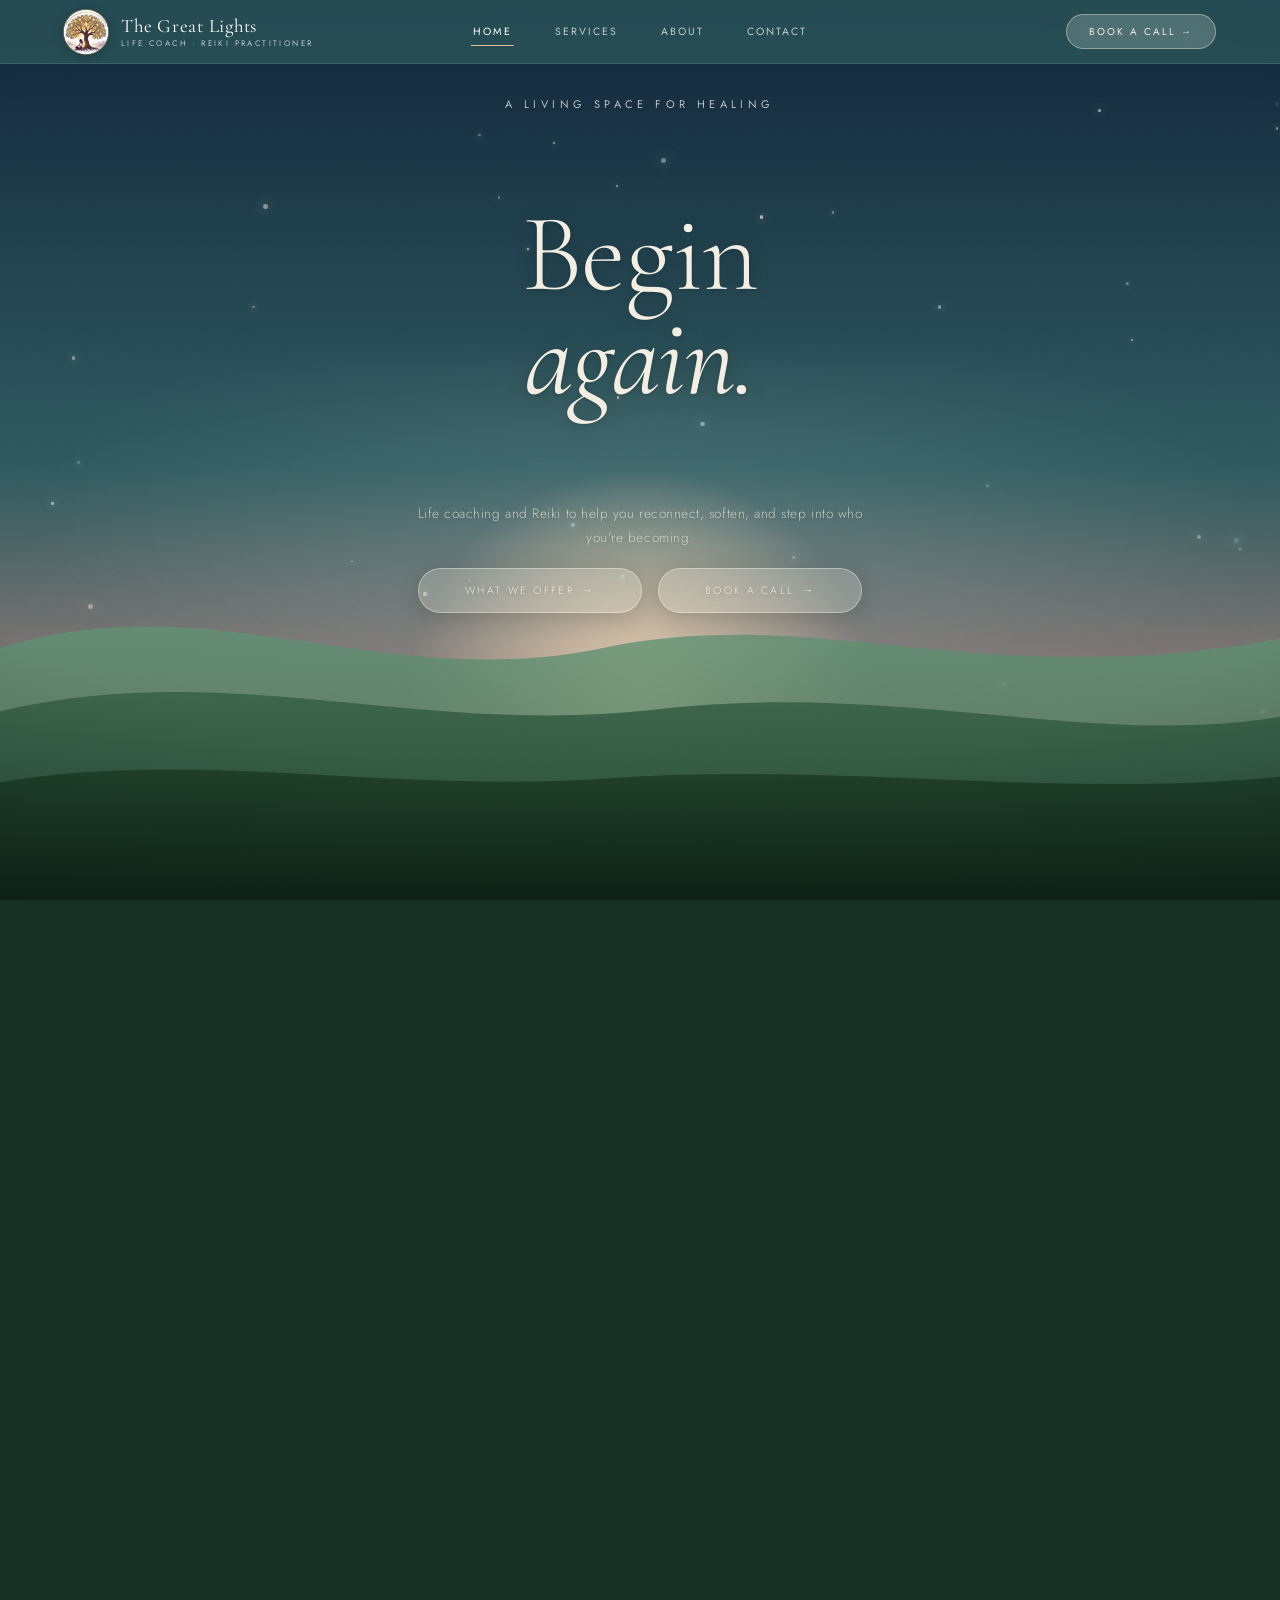
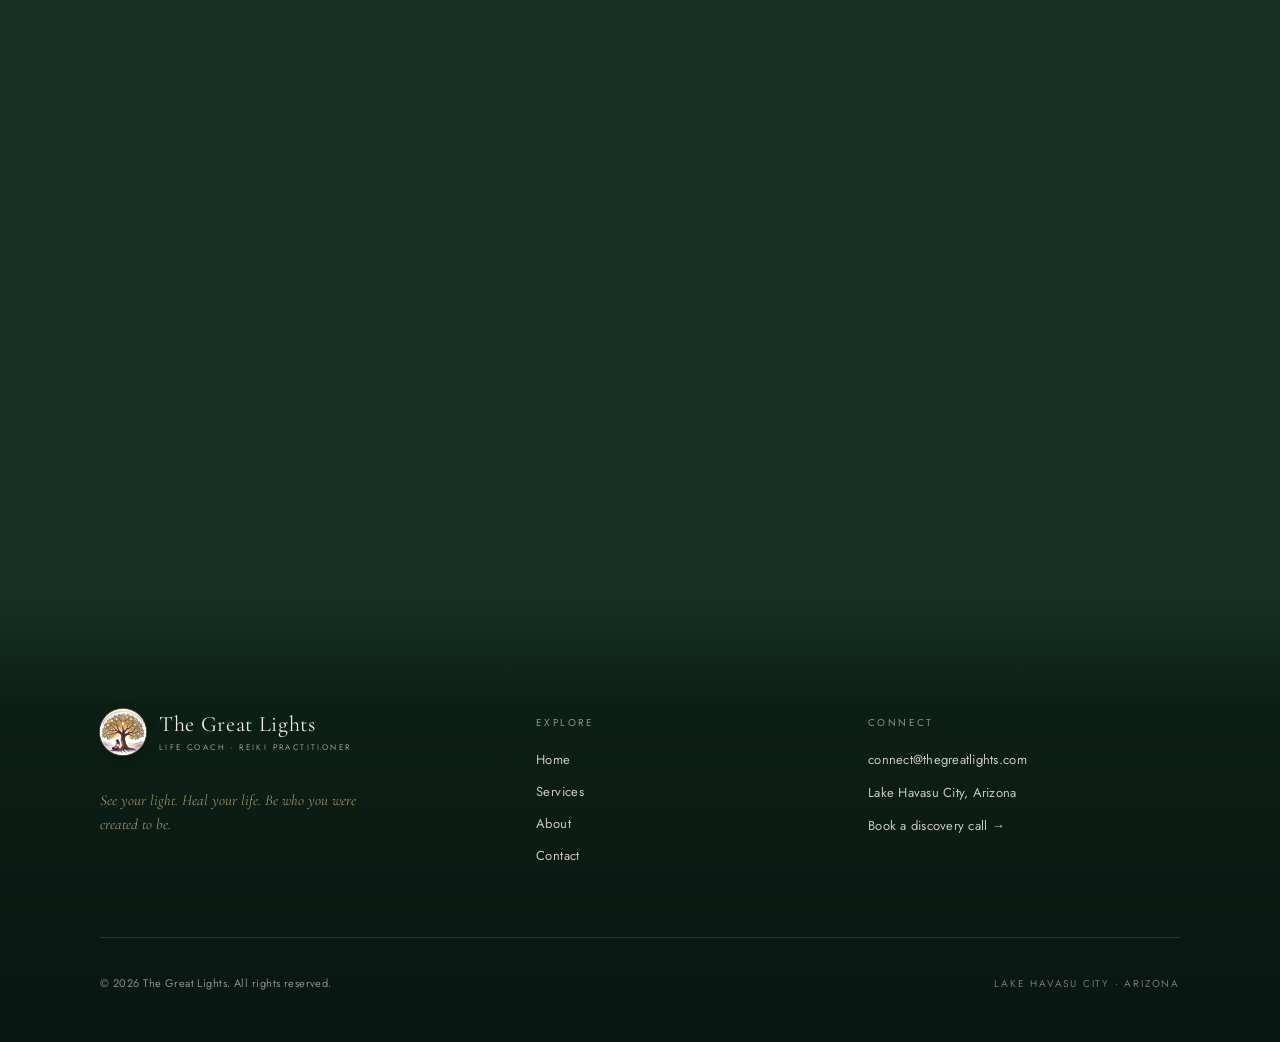
==== index.html @ 3ae3c133 "Initial commit: The Great Lights site Life coaching & Reiki site — home, about, services, and contac" ====
<!DOCTYPE html>
<html lang="en">
<head>
<meta charset="utf-8">
<meta name="viewport" content="width=device-width, initial-scale=1">
<title>The Great Lights — Life Coaching &amp; Reiki in Lake Havasu City, Arizona</title>
<meta name="description" content="The Great Lights offers life coaching and Reiki in Lake Havasu City, Arizona. See your light, heal your life, and become who you were created to be. Begin with a free discovery call.">
<meta name="theme-color" content="#10243a">
<meta name="robots" content="index, follow">
<link rel="canonical" href="https://www.thegreatlights.com/">
<link rel="icon" type="image/png" sizes="32x32" href="assets/favicon-32.png">
<link rel="icon" type="image/png" sizes="64x64" href="assets/favicon-64.png">
<link rel="apple-touch-icon" href="assets/apple-touch-icon.png">
<meta property="og:type" content="website">
<meta property="og:site_name" content="The Great Lights">
<meta property="og:url" content="https://www.thegreatlights.com/">
<meta property="og:title" content="The Great Lights — Life Coaching &amp; Reiki">
<meta property="og:description" content="See your light. Heal your life. Be who you were created to be. Life coaching and Reiki in Lake Havasu City, Arizona.">
<meta property="og:image" content="https://www.thegreatlights.com/assets/logo-full.png">
<meta property="og:image:width" content="1000">
<meta property="og:image:height" content="1155">
<meta name="twitter:card" content="summary_large_image">
<meta name="twitter:title" content="The Great Lights — Life Coaching &amp; Reiki">
<meta name="twitter:description" content="See your light. Heal your life. Be who you were created to be. Life coaching and Reiki in Lake Havasu City, Arizona.">
<meta name="twitter:image" content="https://www.thegreatlights.com/assets/logo-full.png">
<link rel="preconnect" href="https://fonts.googleapis.com">
<link rel="preconnect" href="https://fonts.gstatic.com" crossorigin>
<link href="https://fonts.googleapis.com/css2?family=Cormorant+Garamond:ital,wght@0,300;0,400;0,500;1,300;1,400&family=Jost:wght@300;400;500&display=swap" rel="stylesheet">
<link rel="stylesheet" href="styles.css">
<script>try{if(sessionStorage.getItem('tgl-seen'))document.documentElement.className+=' loader-skip';}catch(e){}</script>
<noscript><style>#tgl-loader{display:none!important}</style></noscript>
<script type="application/ld+json">
{"@context":"https://schema.org","@type":"HealthAndBeautyBusiness","name":"The Great Lights","description":"Life coaching and Reiki practitioner.","url":"https://www.thegreatlights.com/","image":"https://www.thegreatlights.com/assets/logo-full.png","email":"connect@thegreatlights.com","address":{"@type":"PostalAddress","addressLocality":"Lake Havasu City","addressRegion":"AZ","addressCountry":"US"},"slogan":"See your light. Heal your life. Be who you were created to be.","areaServed":"Lake Havasu City, Arizona"}
</script>
</head>
<body data-atmo-start="0" data-atmo-end="1">

<a class="skip-link" href="#main">Skip to content</a>

<!-- ─────────── LOADER ─────────── -->
<div id="tgl-loader" aria-hidden="true">
  <picture>
    <source srcset="assets/logo-full.webp" type="image/webp">
    <img class="loader-mark" src="assets/logo-full.png" alt="" width="1000" height="1155" fetchpriority="high">
  </picture>
  <div class="loader-bar"></div>
</div>

<!-- ─────────── ATMOSPHERE ─────────── -->
<div class="atmosphere" aria-hidden="true">
  <div id="lp-sky"></div>
  <div id="lp-rays"></div>
  <div id="lp-sun"></div>
  <div id="lp-mist-a"></div>
  <div id="lp-mist-b"></div>
  <div id="lp-particles"></div>
  <svg id="lp-hills" viewBox="0 0 1440 520" preserveAspectRatio="none">
    <defs>
      <linearGradient id="lp-hA" x1="0" y1="0" x2="0" y2="1"><stop offset="0" stop-color="#5f9173"/><stop offset="1" stop-color="#39654c"/></linearGradient>
      <linearGradient id="lp-hB" x1="0" y1="0" x2="0" y2="1"><stop offset="0" stop-color="#3a6249"/><stop offset="1" stop-color="#214632"/></linearGradient>
      <linearGradient id="lp-hC" x1="0" y1="0" x2="0" y2="1"><stop offset="0" stop-color="#204029"/><stop offset="1" stop-color="#0d2316"/></linearGradient>
    </defs>
    <path d="M0,250 C240,180 430,300 680,250 C920,202 1120,300 1440,240 L1440,520 L0,520 Z" fill="url(#lp-hA)" opacity="0.78"/>
    <path d="M0,318 C260,260 470,346 740,316 C1010,286 1230,358 1440,324 L1440,520 L0,520 Z" fill="url(#lp-hB)" opacity="0.94"/>
    <path d="M0,394 C220,358 430,406 680,390 C940,372 1180,412 1440,388 L1440,520 L0,520 Z" fill="url(#lp-hC)"/>
  </svg>
  <div id="lp-water"><div class="water-fill"></div></div>
  <svg id="lp-grove" viewBox="0 0 1440 470" preserveAspectRatio="none">
    <path d="M0,300 C160,250 230,140 320,150 C360,140 388,112 432,128 C474,86 548,120 566,168 C648,150 668,250 762,256 C826,206 904,148 944,180 C1006,140 1064,168 1086,220 C1186,200 1244,150 1322,180 C1384,150 1422,196 1440,206 L1440,470 L0,470 Z" fill="#163024" opacity="0.94"/>
    <path d="M0,360 C220,330 322,300 482,330 C642,360 762,322 922,342 C1102,364 1262,330 1440,352 L1440,470 L0,470 Z" fill="#0c1f15"/>
  </svg>
  <div class="vignette"></div>
  <div class="grain"></div>
</div>

<!-- ─────────── NAVBAR ─────────── -->
<header id="lp-nav" data-tone="dark">
  <a class="nav-brand" id="lp-brand-nav" href="index.html">
    <span class="nav-emblem"><img src="assets/emblem-256.png" srcset="assets/emblem-256.png 256w, assets/emblem.png 512w" sizes="44px" width="44" height="44" alt="" decoding="async"></span>
    <span class="nav-brand-text">
      <span class="nav-brand-name">The Great Lights</span>
      <span class="nav-brand-sub">Life Coach · Reiki Practitioner</span>
    </span>
  </a>
  <nav class="nav-links" aria-label="Primary">
    <a class="nav-link" href="index.html" aria-current="page">Home</a>
    <a class="nav-link" href="services.html">Services</a>
    <a class="nav-link" href="about.html">About</a>
    <a class="nav-link" href="contact.html">Contact</a>
  </nav>
  <div class="nav-right">
    <a class="nav-cta" href="contact.html">Book a Call →</a>
    <button class="nav-toggle" type="button" aria-expanded="false" aria-controls="mobile-menu" aria-label="Open menu"><span></span></button>
  </div>
</header>

<!-- ─────────── MOBILE MENU ─────────── -->
<div id="mobile-menu" class="mobile-menu">
  <a class="m-link" href="index.html" aria-current="page">Home</a>
  <a class="m-link" href="services.html">Services</a>
  <a class="m-link" href="about.html">About</a>
  <a class="m-link" href="contact.html">Contact</a>
  <div class="m-foot">
    <a class="m-email" href="mailto:connect@thegreatlights.com">connect@thegreatlights.com</a>
    <div class="m-loc">Lake Havasu City, Arizona</div>
    <div class="m-tag">See your light · Heal your life</div>
  </div>
</div>

<main id="main" class="page-in">

  <section id="lp-home" class="zone zone-home" aria-label="Welcome">
    <div data-lp-float class="float-block">
      <p class="eyebrow home-eyebrow">A living space for healing</p>
      <h1 class="display home-title">Begin<br><em>again.</em></h1>
      <p class="home-sub">Life coaching and Reiki to help you reconnect, soften, and step into who you're becoming.</p>
      <div class="home-cta-wrap">
        <a class="cta-pill" href="services.html">What We Offer <span class="arrow">→</span></a>
        <a class="cta-pill" href="contact.html">Book a Call <span class="arrow">→</span></a>
      </div>
    </div>
  </section>

  <section id="lp-about" class="zone zone-about" aria-labelledby="home-about-title">
    <div data-lp-float class="float-block about-copy">
      <p class="eyebrow about-eyebrow">I · Presence</p>
      <h2 id="home-about-title" class="display about-title">A guide for those ready to come home to themselves.</h2>
      <p class="about-p">I work with people who feel the pull toward something more — more peace, more clarity, more alignment. Through coaching and Reiki, we make the space you need to grow.</p>
      <p class="about-p about-p-second">My work blends practical coaching with gentle energy healing, so change happens in the mind and the body at once. Some seasons call for clarity and momentum; others ask for rest and repair. We follow what you need.</p>
      <div class="focus-tags">
        <span>Anxiety &amp; overwhelm</span>
        <span>Life transitions</span>
        <span>Burnout &amp; rest</span>
        <span>Self-trust</span>
      </div>
      <p class="credential-line">Certified Life Coach · Reiki Master</p>
      <p style="margin-top:26px"><a class="cta-pill ghost-ink" href="about.html">Read My Story <span class="arrow">→</span></a></p>
    </div>
    <div class="about-portrait-col">
      <div data-lp-float class="portrait-slot">
        <img class="p-medallion" src="assets/emblem-256.png" width="200" height="200" alt="The Great Lights emblem — a luminous tree of life above a meditating figure" loading="lazy" decoding="async">
        <p class="p-cap">See your light.<br>Heal your life.</p>
      </div>
    </div>
  </section>

  <section class="zone zone-quote" aria-hidden="true">
    <div data-lp-float class="float-block">
      <p class="quote-line">Healing begins with a single breath.</p>
    </div>
  </section>

  <section id="lp-services" class="zone zone-services" aria-labelledby="home-services-title">
    <div data-lp-float class="float-block services-intro">
      <p class="eyebrow services-eyebrow">II · The Work</p>
      <h2 id="home-services-title" class="display services-title">Find your ground.<br>Move forward with intention.</h2>
      <p class="services-sub">Each offering is a different door into the same work — coming home to yourself. Begin wherever feels most alive.</p>
    </div>
    <div class="services-list">
      <div data-lp-float class="service-row">
        <div class="service-head">
          <svg width="22" height="22" viewBox="0 0 24 24" fill="none" stroke="currentColor" stroke-width="1.4" opacity="0.52" aria-hidden="true"><circle cx="12" cy="12" r="9"/><path d="M12 7.5 Q14.5 9.5 14 12 Q13.5 14.5 12 17" stroke-linecap="round"/></svg>
          <h3 class="service-name">Life Coaching</h3>
        </div>
        <div class="service-desc-wrap">
          <p class="service-desc">Sessions to clarify your path, release old patterns, and build a life that feels like yours.</p>
          <p class="service-meta">60 min · Weekly or biweekly</p>
        </div>
      </div>
      <div data-lp-float class="service-row">
        <div class="service-head">
          <svg width="22" height="22" viewBox="0 0 24 24" fill="none" stroke="currentColor" stroke-width="1.4" opacity="0.52" aria-hidden="true"><path d="M3 8 Q7.5 4 12 8 Q16.5 12 21 8" stroke-linecap="round"/><path d="M3 13 Q7.5 9 12 13 Q16.5 17 21 13" stroke-linecap="round"/><path d="M3 18 Q7.5 14 12 18 Q16.5 22 21 18" stroke-linecap="round"/></svg>
          <h3 class="service-name">Reiki Healing</h3>
        </div>
        <div class="service-desc-wrap">
          <p class="service-desc">Energy work that calms the nervous system and opens deep space for healing.</p>
          <p class="service-meta">60–75 min · In person</p>
        </div>
      </div>
      <div data-lp-float class="service-row service-row-last">
        <div class="service-head">
          <svg width="22" height="22" viewBox="0 0 24 24" fill="none" stroke="currentColor" stroke-width="1.4" opacity="0.52" aria-hidden="true"><path d="M5 19 L12 5 L19 19" stroke-linecap="round" stroke-linejoin="round"/><path d="M8.5 14.5 L12 8 L15.5 14.5" stroke-linecap="round" stroke-linejoin="round"/></svg>
          <h3 class="service-name">Transformation</h3>
        </div>
        <div class="service-desc-wrap">
          <p class="service-desc">Eight or twelve weeks of coaching and energy work, woven together for lasting change.</p>
          <p class="service-meta">8 or 12 weeks · Coaching + Reiki</p>
        </div>
      </div>
    </div>
    <div data-lp-float style="text-align:center;margin-top:44px">
      <a class="cta-pill ghost-ink" href="services.html">Explore All Services <span class="arrow">→</span></a>
    </div>
  </section>

  <section class="zone zone-path" aria-labelledby="home-path-title">
    <div data-lp-float class="float-block path-intro">
      <p class="eyebrow path-eyebrow">The Path</p>
      <h2 id="home-path-title" class="display path-title">From overwhelm to clarity.</h2>
    </div>
    <div data-lp-float class="path-steps">
      <div class="path-step">
        <div class="path-num" aria-hidden="true">i</div>
        <h3 class="path-label">Discover</h3>
        <p class="path-desc">A free call to feel out where you are and what you need.</p>
      </div>
      <div class="path-step">
        <div class="path-num" aria-hidden="true">ii</div>
        <h3 class="path-label">Settle</h3>
        <p class="path-desc">Sessions that calm the nervous system and make room to breathe.</p>
      </div>
      <div class="path-step">
        <div class="path-num" aria-hidden="true">iii</div>
        <h3 class="path-label">Become</h3>
        <p class="path-desc">Lasting change you carry forward, long after our work ends.</p>
      </div>
    </div>
  </section>

  <section class="zone zone-stillness" aria-labelledby="home-still-title">
    <div data-lp-float class="float-block">
      <p class="eyebrow stillness-eyebrow">Stillness</p>
      <h2 id="home-still-title" class="stillness-quote">&ldquo;You are not broken. You are in the process of becoming something extraordinary.&rdquo;</h2>
      <p class="stillness-caption">A reminder for the harder days</p>
      <figure class="testimonial-card">
        <blockquote class="testimonial-quote">&ldquo;Something in me has shifted. I feel more like myself than I have in years.&rdquo;</blockquote>
        <figcaption class="testimonial-attr">— M.K. · coaching client</figcaption>
      </figure>
    </div>
  </section>

  <section id="lp-contact" class="zone zone-contact" aria-labelledby="home-contact-title">
    <div data-lp-float class="float-block">
      <p class="eyebrow contact-eyebrow">III · Begin Your Journey</p>
      <h2 id="home-contact-title" class="display contact-title">Let's start a<br><em>conversation.</em></h2>
      <p class="contact-sub">A complimentary 30-minute discovery call — no pressure, just space to be heard.</p>
      <div class="home-cta-wrap" style="margin-bottom:36px">
        <a class="cta-pill" href="contact.html">Begin Your Journey <span class="arrow">→</span></a>
      </div>
      <div class="contact-row">
        <a class="contact-email" href="mailto:connect@thegreatlights.com">connect@thegreatlights.com</a>
        <a class="contact-arrow" href="contact.html" aria-label="Go to the contact page">→</a>
      </div>
      <div class="contact-reassure"><span>Free</span><span class="dot">·</span><span>30 minutes</span><span class="dot">·</span><span>No obligation</span></div>
    </div>
  </section>

</main>

<!-- ─────────── FOOTER ─────────── -->
<footer class="site-footer">
  <div class="footer-inner">
    <div class="footer-brand">
      <div class="fb-top">
        <span class="footer-emblem"><img src="assets/emblem-256.png" width="46" height="46" alt="" loading="lazy" decoding="async"></span>
        <div>
          <div class="footer-name">The Great Lights</div>
          <div class="footer-sub">Life Coach · Reiki Practitioner</div>
        </div>
      </div>
      <p class="footer-tag">See your light. Heal your life. Be who you were created to be.</p>
    </div>
    <div class="footer-col">
      <h4>Explore</h4>
      <nav aria-label="Footer">
        <a href="index.html">Home</a>
        <a href="services.html">Services</a>
        <a href="about.html">About</a>
        <a href="contact.html">Contact</a>
      </nav>
    </div>
    <div class="footer-col footer-contact">
      <h4>Connect</h4>
      <a href="mailto:connect@thegreatlights.com">connect@thegreatlights.com</a>
      <span>Lake Havasu City, Arizona</span>
      <a href="contact.html">Book a discovery call →</a>
    </div>
  </div>
  <div class="footer-base">
    <p class="fb-copy">© <span id="year">2026</span> The Great Lights. All rights reserved.</p>
    <p class="fb-tag">Lake Havasu City · Arizona</p>
  </div>
</footer>

<script src="site.js" defer></script>
</body>
</html>
---- styles.css ----
/* ============================================================
   THE GREAT LIGHTS — shared design system
   Home page is the source of truth. Every token, component and
   animation below is derived from it so all pages read as one.
   ============================================================ */

/* ─────────────  DESIGN TOKENS  ───────────── */
:root {
  --font-display: 'Cormorant Garamond', Georgia, 'Times New Roman', serif;
  --font-body: 'Jost', -apple-system, BlinkMacSystemFont, 'Segoe UI', sans-serif;

  /* ink + cream families lifted straight from the reference sections */
  --ink-night:   #081611;
  --ink-deep:    #0c1f16;
  --ink-forest:  #163024;
  --ink-green:   #1f342a;   /* about copy */
  --ink-teal:    #0e2e34;   /* services copy */
  --cream:       #f3ede2;   /* home copy */
  --cream-warm:  #f3ecdd;   /* contact copy */
  --cream-sage:  #eef3e6;   /* path / stillness copy */

  --gold:        #c9a86a;   /* primary accent — logo frame + dusk palette */
  --gold-soft:   #dcc08c;
  --rose:        #d98f86;

  /* per-page accent families — same tokens system, different slice per page */
  --moss:        #7c9463;   /* about — warm morning green */
  --moss-deep:   #4c5f3c;
  --moss-panel:  #f4efe0;
  --aqua:        #4f9ba3;   /* services — midday water */
  --aqua-deep:   #2c6068;
  --aqua-panel:  #eef7f5;
  --dusk-gold:   #d9b06a;   /* contact — golden hour */
  --dusk-deep:   #16382f;
  --dusk-panel:  #f7ecd8;

  /* motion */
  --ease-out: cubic-bezier(0.22, 1, 0.36, 1);
  --ease-inout: cubic-bezier(0.65, 0, 0.35, 1);
  --ease-spring: cubic-bezier(0.34, 1.56, 0.64, 1);
  --dur-fast: .35s;
  --dur: .6s;
  --dur-slow: 1.1s;

  --nav-h: 64px;
  --edge: clamp(22px, 5vw, 64px);   /* shared horizontal page inset */
}

/* ─────────────  RESET / BASE  ───────────── */
* { box-sizing: border-box; }

html, body {
  margin: 0;
  padding: 0;
  background: var(--ink-forest);
  overflow-x: hidden;
  font-family: var(--font-body);
  -webkit-font-smoothing: antialiased;
  text-rendering: optimizeLegibility;
}
body { min-height: 100vh; }

img { max-width: 100%; display: block; }
a { color: inherit; }

:focus-visible {
  outline: 2px solid var(--gold-soft);
  outline-offset: 3px;
  border-radius: 2px;
}

::selection { background: rgba(201,168,106,.32); color: #fff; }

.skip-link {
  position: fixed; top: 10px; left: 50%; transform: translate(-50%, -160%);
  z-index: 200; background: var(--ink-deep); color: var(--cream);
  padding: 10px 22px; border-radius: 100px; font-size: 11px;
  letter-spacing: .18em; text-transform: uppercase; text-decoration: none;
  border: 1px solid rgba(201,168,106,.5); transition: transform .3s var(--ease-out);
}
.skip-link:focus { transform: translate(-50%, 0); }

.visually-hidden {
  position: absolute !important; width: 1px; height: 1px;
  padding: 0; margin: -1px; overflow: hidden; clip: rect(0 0 0 0);
  white-space: nowrap; border: 0;
}

/* Cross-document view transition (progressive enhancement, Chromium) */
@view-transition { navigation: auto; }

/* ─────────────  KEYFRAMES  ───────────── */
@keyframes lp-mistA { 0% { transform: translateX(-5%); } 50% { transform: translateX(5%); } 100% { transform: translateX(-5%); } }
@keyframes lp-mistB { 0% { transform: translateX(4%); } 50% { transform: translateX(-6%); } 100% { transform: translateX(4%); } }
@keyframes lp-grain { 0% { transform: translate(0, 0); } 100% { transform: translate(-7%, -5%); } }
@keyframes lp-breathe { 0%, 100% { transform: translateX(-50%) scale(1); } 50% { transform: translateX(-50%) scale(1.05); } }
@keyframes lp-rise { 0% { transform: translateY(24px); opacity: 0; } 14% { opacity: 1; } 86% { opacity: 1; } 100% { transform: translateY(-170px); opacity: 0; } }
@keyframes lp-rayspin { 0% { transform: translateX(-50%) rotate(-6deg); } 50% { transform: translateX(-50%) rotate(6deg); } 100% { transform: translateX(-50%) rotate(-6deg); } }
@keyframes tgl-page-in { from { opacity: 0; transform: translateY(14px); } to { opacity: 1; transform: none; } }
@keyframes tgl-menu-item { from { opacity: 0; transform: translateY(18px); } to { opacity: 1; transform: none; } }
@keyframes tgl-loader-glow { 0%,100% { opacity: .55; } 50% { opacity: 1; } }
@keyframes tgl-spin { to { transform: rotate(360deg); } }

/* ═══════════════  ATMOSPHERE  (reference — unchanged)  ═══════════════ */
.atmosphere { position: fixed; inset: 0; z-index: 0; overflow: hidden; pointer-events: none; }

#lp-sky { position: absolute; inset: 0; background: linear-gradient(180deg, #10243a 0%, #2f5a5e 52%, #d98f86 100%); }

#lp-rays {
  position: absolute; left: 50%; top: -25%; width: 170%; height: 120%;
  transform: translateX(-50%); opacity: 0; mix-blend-mode: screen;
  background: repeating-conic-gradient(from 0deg at 50% 0%, rgba(255,248,225,0) 0deg, rgba(255,248,225,.13) 2deg, rgba(255,248,225,0) 5.2deg);
  filter: blur(7px);
  animation: lp-rayspin 24s ease-in-out infinite;
}

#lp-sun {
  position: absolute; left: 50%; top: 62%; transform: translateX(-50%);
  width: 480px; height: 480px; border-radius: 50%;
  background: radial-gradient(circle, #ffd9b0 0%, rgba(0,0,0,0) 70%);
  opacity: .85;
  animation: lp-breathe 13s ease-in-out infinite;
}

#lp-mist-a {
  position: absolute; left: -8%; width: 116%; top: 40%; height: 34%;
  background: radial-gradient(ellipse 60% 100% at 50% 50%, rgba(236,250,244,.55) 0%, rgba(236,250,244,0) 70%);
  filter: blur(16px); opacity: .3;
  animation: lp-mistA 28s ease-in-out infinite;
}
#lp-mist-b {
  position: absolute; left: -8%; width: 116%; top: 56%; height: 30%;
  background: radial-gradient(ellipse 70% 100% at 50% 50%, rgba(220,244,236,.5) 0%, rgba(220,244,236,0) 72%);
  filter: blur(20px); opacity: .22;
  animation: lp-mistB 36s ease-in-out infinite;
}

#lp-particles { position: absolute; inset: 0; overflow: hidden; }

#lp-hills { position: absolute; left: 0; right: 0; bottom: 0; width: 100%; height: 54vh; opacity: 1; }

#lp-water { position: absolute; left: 0; right: 0; bottom: 0; height: 46vh; opacity: 0; }
#lp-water .water-fill {
  position: absolute; inset: 0;
  background: linear-gradient(180deg, rgba(120,196,200,0) 0%, rgba(86,168,176,.5) 36%, rgba(40,108,118,.95) 100%);
}
/* services — brighter desert-lake turquoise instead of the reference's deeper teal */
body.pg-services #lp-water .water-fill {
  background: linear-gradient(180deg, rgba(180,240,235,0) 0%, rgba(112,214,214,.55) 34%, rgba(46,158,164,.96) 100%);
}

#lp-grove { position: absolute; left: 0; right: 0; bottom: 0; width: 100%; height: 48vh; opacity: 0; }

.vignette {
  position: absolute; inset: 0;
  background: radial-gradient(ellipse 120% 82% at 50% 42%, transparent 54%, rgba(8,18,26,.34) 100%);
}
.grain {
  position: absolute; left: -20%; top: -20%; width: 140%; height: 140%;
  opacity: .05; mix-blend-mode: overlay;
  background-image: url('data:image/svg+xml,%3Csvg xmlns=%22http://www.w3.org/2000/svg%22 width=%22160%22 height=%22160%22%3E%3Cfilter id=%22n%22%3E%3CfeTurbulence type=%22fractalNoise%22 baseFrequency=%220.85%22 numOctaves=%222%22/%3E%3C/filter%3E%3Crect width=%22100%25%22 height=%22100%25%22 filter=%22url(%23n)%22/%3E%3C/svg%3E');
  animation: lp-grain 8s steps(6) infinite;
}

/* ═══════════════  LOADER  ═══════════════ */
#tgl-loader {
  position: fixed; inset: 0; z-index: 300;
  display: flex; flex-direction: column; align-items: center; justify-content: center; gap: 26px;
  background: radial-gradient(ellipse 90% 70% at 50% 42%, #fdfaf3 0%, #f4efe4 60%, #efe7d8 100%);
  transition: opacity .7s var(--ease-out), visibility .7s;
}
#tgl-loader.is-hidden { opacity: 0; visibility: hidden; }
.loader-skip #tgl-loader { display: none; }
.loader-mark { width: clamp(150px, 32vw, 250px); height: auto; animation: tgl-loader-glow 2.4s ease-in-out infinite; }
.loader-bar { width: 108px; height: 2px; border-radius: 2px; background: rgba(31,52,42,.14); overflow: hidden; }
@keyframes loader-sweep { 0% { transform: translateX(-120%); } 100% { transform: translateX(320%); } }
.loader-bar::after {
  content: ""; display: block; width: 40%; height: 100%; border-radius: 2px;
  background: linear-gradient(90deg, transparent, var(--gold), transparent);
  animation: loader-sweep 1.15s var(--ease-inout) infinite;
}

/* ═══════════════  NAVBAR  ═══════════════ */
#lp-nav {
  position: fixed; top: 0; left: 0; right: 0; z-index: 100;
  background: rgba(16,36,58,.8); backdrop-filter: blur(14px); -webkit-backdrop-filter: blur(14px);
  border-bottom: 1px solid rgba(255,255,255,.12);
  padding: 0 var(--edge); height: var(--nav-h);
  display: flex; align-items: center; justify-content: space-between;
  transition: background .4s ease, border-color .4s ease;
}

.nav-brand {
  display: flex; align-items: center; gap: 13px;
  cursor: pointer; user-select: none; text-decoration: none;
  transition: opacity .3s ease;
}
.nav-emblem {
  width: 44px; height: 44px; flex: 0 0 44px; border-radius: 50%;
  background: #fff; overflow: hidden;
  box-shadow: 0 2px 12px rgba(0,0,0,.22), 0 0 0 1px rgba(201,168,106,.55);
  transition: transform .5s var(--ease-out), box-shadow .4s ease;
}
.nav-emblem img { width: 100%; height: 100%; object-fit: cover; transform: scale(1.03); }
.nav-brand:hover .nav-emblem { transform: scale(1.05); box-shadow: 0 4px 18px rgba(0,0,0,.28), 0 0 0 1px rgba(201,168,106,.8); }
.nav-brand-text { display: flex; flex-direction: column; line-height: 1; }
.nav-brand-name { font-family: var(--font-display); font-size: 19px; letter-spacing: .04em; color: #fff; transition: color .4s ease; }
.nav-brand-sub { font-size: 8px; letter-spacing: .3em; text-transform: uppercase; color: rgba(255,255,255,.7); margin-top: 4px; transition: color .4s ease; }

.nav-links {
  display: flex; gap: clamp(20px, 3vw, 40px); align-items: center;
  position: absolute; left: 50%; transform: translateX(-50%);
}
.nav-link {
  position: relative; font-size: 10.5px; letter-spacing: .2em; text-transform: uppercase;
  color: rgba(255,255,255,.72); text-decoration: none; padding: 6px 2px; display: inline-block;
  transition: color .35s ease, transform .35s var(--ease-spring);
}
.nav-link::after {
  content: ""; position: absolute; left: 0; right: 0; bottom: -1px; height: 1px;
  background: currentColor; transform: scaleX(0); transform-origin: center;
  transition: transform .4s var(--ease-out); opacity: .7;
}
.nav-link:hover { color: #fff; transform: translateY(-2px); }
.nav-link:hover::after { transform: scaleX(1); }
.nav-link[aria-current="page"] { color: #fff; }
.nav-link[aria-current="page"]::after { transform: scaleX(1); background: var(--gold-soft); opacity: 1; }

.nav-right { display: flex; align-items: center; gap: 14px; }
.nav-cta {
  font-size: 10px; letter-spacing: .2em; text-transform: uppercase; text-decoration: none;
  color: var(--cream); padding: 9px 22px; border-radius: 100px; position: relative; overflow: hidden;
  border: 1px solid rgba(255,248,235,.4); background: rgba(255,248,235,.18); will-change: transform;
  backdrop-filter: blur(12px); -webkit-backdrop-filter: blur(12px);
  transition: background .4s ease, border-color .4s ease, color .4s ease, transform .4s var(--ease-spring);
}
.nav-cta::after {
  content: ""; position: absolute; top: 0; left: -60%; width: 40%; height: 100%;
  background: linear-gradient(120deg, transparent, rgba(255,255,255,.35), transparent);
  transform: skewX(-20deg); transition: left .6s var(--ease-out); pointer-events: none;
}
.nav-cta:hover::after { left: 130%; }
.nav-cta:hover { background: rgba(255,248,235,.2); border-color: rgba(255,248,235,.55); transform: translateY(-1px) scale(1.04); }

/* hamburger */
.nav-toggle {
  display: none; width: 44px; height: 44px; border-radius: 50%; cursor: pointer;
  border: 1px solid rgba(255,248,235,.32); background: rgba(255,248,235,.16);
  backdrop-filter: blur(12px); -webkit-backdrop-filter: blur(12px);
  align-items: center; justify-content: center; margin-right: -2px;
  transition: background .4s ease, border-color .4s ease, transform .4s var(--ease-spring);
}
.nav-toggle:hover { background: rgba(255,248,235,.28); border-color: rgba(255,248,235,.55); transform: scale(1.06); }
.nav-toggle span {
  position: relative; width: 22px; height: 1.4px; background: #fff; border-radius: 2px;
  transition: background .3s ease, transform .35s var(--ease-out);
}
.nav-toggle span::before, .nav-toggle span::after {
  content: ""; position: absolute; left: 0; width: 22px; height: 1.4px; background: #fff; border-radius: 2px;
  transition: transform .35s var(--ease-out), background .3s ease;
}
.nav-toggle span::before { top: -7px; }
.nav-toggle span::after { top: 7px; }
body.menu-open .nav-toggle span { background: transparent; }
body.menu-open .nav-toggle span::before { transform: translateY(7px) rotate(45deg); }
body.menu-open .nav-toggle span::after { transform: translateY(-7px) rotate(-45deg); }

/* Adaptive foreground: JS sets data-tone on the nav when the sky behind it is light */
#lp-nav[data-tone="light"] { border-bottom-color: rgba(14,46,52,.14); }
#lp-nav[data-tone="light"] .nav-brand-name { color: var(--ink-forest); }
#lp-nav[data-tone="light"] .nav-brand-sub { color: rgba(22,48,36,.62); }
#lp-nav[data-tone="light"] .nav-link { color: rgba(20,40,32,.66); }
#lp-nav[data-tone="light"] .nav-link:hover,
#lp-nav[data-tone="light"] .nav-link[aria-current="page"] { color: var(--ink-forest); }
#lp-nav[data-tone="light"] .nav-cta { color: var(--ink-forest); border-color: rgba(22,48,36,.35); background: rgba(255,255,255,.4); }
#lp-nav[data-tone="light"] .nav-cta::after { background: linear-gradient(120deg, transparent, rgba(22,48,36,.18), transparent); }
#lp-nav[data-tone="light"] .nav-cta:hover { background: rgba(255,255,255,.6); border-color: rgba(22,48,36,.5); }
#lp-nav[data-tone="light"] .nav-toggle { border-color: rgba(22,48,36,.3); background: rgba(255,255,255,.4); }
#lp-nav[data-tone="light"] .nav-toggle:hover { background: rgba(255,255,255,.6); border-color: rgba(22,48,36,.5); }
#lp-nav[data-tone="light"] .nav-toggle span,
#lp-nav[data-tone="light"] .nav-toggle span::before,
#lp-nav[data-tone="light"] .nav-toggle span::after { background: var(--ink-forest); }
body.menu-open #lp-nav[data-tone="light"] .nav-toggle span { background: transparent; }

/* ═══════════════  MOBILE MENU  ═══════════════ */
.mobile-menu {
  position: fixed; inset: 0; z-index: 90;
  display: flex; flex-direction: column; align-items: center; justify-content: center; gap: 6px;
  padding: calc(var(--nav-h) + 20px) 24px 40px;
  background: linear-gradient(165deg, rgba(12,25,20,.92) 0%, rgba(8,22,17,.96) 100%);
  backdrop-filter: blur(20px); -webkit-backdrop-filter: blur(20px);
  opacity: 0; visibility: hidden; transition: opacity .5s var(--ease-out), visibility .5s;
}
body.menu-open .mobile-menu { opacity: 1; visibility: visible; }
.mobile-menu a.m-link {
  font-family: var(--font-display); font-weight: 300; font-size: clamp(34px, 9vw, 52px);
  color: var(--cream); text-decoration: none; line-height: 1.5; letter-spacing: .01em;
  opacity: 0; display: inline-block; transition: color .3s ease, transform .45s var(--ease-spring);
}
.mobile-menu a.m-link[aria-current="page"] { color: var(--gold-soft); }
.mobile-menu a.m-link:hover { color: var(--gold-soft); transform: translateX(14px); }
body.menu-open .mobile-menu a.m-link { animation: tgl-menu-item .6s var(--ease-out) forwards; }
body.menu-open .mobile-menu a.m-link:nth-child(1) { animation-delay: .12s; }
body.menu-open .mobile-menu a.m-link:nth-child(2) { animation-delay: .19s; }
body.menu-open .mobile-menu a.m-link:nth-child(3) { animation-delay: .26s; }
body.menu-open .mobile-menu a.m-link:nth-child(4) { animation-delay: .33s; }
.mobile-menu .m-foot {
  align-self: stretch; margin-top: 40px; text-align: center; opacity: 0;
}
body.menu-open .mobile-menu .m-foot { animation: tgl-menu-item .6s var(--ease-out) .42s forwards; }
.mobile-menu .m-email {
  display: block; font-size: 13px; letter-spacing: .04em; color: var(--cream);
  text-decoration: none; opacity: .82; margin-bottom: 10px;
}
.mobile-menu .m-loc { font-size: 10px; letter-spacing: .22em; text-transform: uppercase; color: rgba(243,237,226,.5); }
.mobile-menu .m-tag { margin-top: 20px; font-family: var(--font-display); font-style: italic; font-size: 15px; color: rgba(220,192,140,.8); }

/* ═══════════════  LAYOUT  ═══════════════ */
main { position: relative; z-index: 2; padding-top: var(--nav-h); }
.page-in { animation: tgl-page-in .8s var(--ease-out) both; }

.display { font-family: var(--font-display); font-weight: 300; }
.eyebrow { text-transform: uppercase; }

.zone { display: flex; text-align: center; }

/* ───── shared reveal primitive (used by every page) ───── */
[data-lp-float] { will-change: opacity, transform; }

/* ═══════════════  HOME ZONES  (reference — preserved verbatim)  ═══════════════ */
.zone-home {
  min-height: 92vh; flex-direction: column; align-items: center; justify-content: flex-start;
  padding: 2vh 8vw 10vh; color: #f3ede2; text-shadow: 0 2px 20px rgba(8,16,12,.22), 0 1px 4px rgba(8,16,12,.16);
}
.home-eyebrow { font-size: 11px; letter-spacing: .4em; opacity: .78; margin-bottom: 14px; }
.home-title { font-size: clamp(58px, 8.6vw, 128px); line-height: .94; letter-spacing: -.01em; }
.home-title em { font-weight: 400; }
.home-sub { font-size: 13.5px; letter-spacing: .04em; opacity: .72; margin: 16px auto 0; max-width: 460px; line-height: 1.8; font-weight: 300; }
.home-cta-wrap { margin-top: 18px; display: flex; gap: 16px; justify-content: center; flex-wrap: wrap; }

.cta-pill {
  display: inline-flex; align-items: center; gap: 8px; position: relative; overflow: hidden;
  background: rgba(255,248,235,.22); backdrop-filter: blur(22px) saturate(1.3); -webkit-backdrop-filter: blur(22px) saturate(1.3);
  border: 1px solid rgba(255,248,235,.4); color: #f3ede2;
  padding: 14px 46px; border-radius: 100px;
  font-family: var(--font-body); font-size: 10.5px; letter-spacing: .22em; text-transform: uppercase;
  cursor: pointer; will-change: transform;
  transition: background .5s var(--ease-out), border-color .5s var(--ease-out), transform .5s var(--ease-spring), box-shadow .5s var(--ease-out);
  font-weight: 300; text-decoration: none;
  box-shadow: 0 4px 24px rgba(0,0,0,.16);
}
.cta-pill::after {
  content: ""; position: absolute; top: 0; left: -60%; width: 40%; height: 100%;
  background: linear-gradient(120deg, transparent, rgba(255,255,255,.4), transparent);
  transform: skewX(-20deg); transition: left .7s var(--ease-out); pointer-events: none;
}
.cta-pill:hover::after { left: 130%; }
.cta-pill:hover { background: rgba(255,248,235,.34); border-color: rgba(255,248,235,.58); transform: translateY(-2px) scale(1.03); box-shadow: 0 10px 34px rgba(0,0,0,.2); }
.cta-pill .arrow { transition: transform .5s var(--ease-spring); }
.cta-pill:hover .arrow { transform: translateX(5px); }

/* secondary / ghost pill (for dark-ink pages) */
.cta-pill.ghost-ink {
  background: rgba(255,255,255,.4); border-color: rgba(22,48,36,.32); color: var(--ink-forest);
  box-shadow: 0 4px 20px rgba(15,35,25,.1);
}
.cta-pill.ghost-ink::after { background: linear-gradient(120deg, transparent, rgba(22,48,36,.16), transparent); }
.cta-pill.ghost-ink:hover { background: rgba(255,255,255,.56); border-color: rgba(22,48,36,.5); }

.zone-about {
  min-height: 76vh; align-items: center; justify-content: flex-start; gap: 60px;
  padding: 48px 9vw; color: #1f342a; text-align: left;
}
.about-copy { flex: 1; min-width: 0; max-width: 580px; }
.about-eyebrow { font-size: 10.5px; letter-spacing: .34em; opacity: .6; margin-bottom: 26px; }
.about-title { font-size: clamp(34px, 4.7vw, 62px); line-height: 1.1; margin-bottom: 30px; }
.about-p { font-size: 13.5px; line-height: 2.05; opacity: .72; max-width: 470px; font-weight: 300; }
.about-p-second { margin-top: 22px; }
.focus-tags { display: flex; flex-wrap: wrap; gap: 11px 26px; margin-top: 34px; }
.focus-tags span { font-size: 10px; letter-spacing: .16em; text-transform: uppercase; opacity: .58; }
.credential-line { font-size: 11px; letter-spacing: .18em; text-transform: uppercase; opacity: .5; margin-top: 30px; }

.about-portrait-col { flex: 0 0 280px; }

/* brand medallion portrait — an intentional, finished brand panel */
.portrait-slot {
  width: 100%; aspect-ratio: 3 / 4; border-radius: 6px; position: relative; overflow: hidden;
  border: 1px solid rgba(31,52,42,.18);
  background:
    radial-gradient(ellipse 120% 80% at 50% 12%, rgba(255,255,255,.5), transparent 60%),
    linear-gradient(180deg, #f6f1e6 0%, #e7ecdf 52%, #d7e2d2 100%);
  display: flex; flex-direction: column; align-items: center; justify-content: center; gap: 22px;
  box-shadow: 0 20px 50px rgba(20,40,30,.16);
}
.portrait-slot .p-medallion { width: 58%; max-width: 200px; border-radius: 50%; box-shadow: 0 10px 30px rgba(20,40,30,.18), 0 0 0 1px rgba(201,168,106,.5); background: #fff; }
.portrait-slot .p-cap { font-family: var(--font-display); font-style: italic; font-size: 16px; color: rgba(31,52,42,.72); letter-spacing: .02em; text-align: center; padding: 0 22px; }

.zone-quote { min-height: 56vh; align-items: center; justify-content: center; padding: 0 11vw; color: #263229; }
.quote-line { font-family: var(--font-display); font-style: italic; font-weight: 300; font-size: clamp(26px, 3.2vw, 44px); line-height: 1.5; opacity: .96; }

.zone-services { min-height: 82vh; flex-direction: column; justify-content: center; padding: 48px 9vw; color: #0e2e34; }
.services-intro { text-align: center; margin-bottom: 40px; }
.services-eyebrow { font-size: 10.5px; letter-spacing: .34em; opacity: .65; margin-bottom: 22px; }
.services-title { font-size: clamp(32px, 4.6vw, 62px); line-height: 1.08; }
.services-sub { font-size: 13px; line-height: 2; opacity: .68; max-width: 440px; margin: 24px auto 0; font-weight: 300; }
.services-list { max-width: 740px; margin: 0 auto; width: 100%; }
.service-row {
  display: flex; justify-content: space-between; align-items: baseline; gap: 38px;
  padding: 28px 0; border-top: 1px solid rgba(14,46,52,.22); text-align: left;
  transition: background .4s ease;
}
.service-row-last { border-bottom: 1px solid rgba(14,46,52,.22); }
.service-head { display: flex; align-items: center; gap: 13px; }
.service-name { font-family: var(--font-display); font-size: clamp(28px, 3.4vw, 46px); font-weight: 300; white-space: nowrap; }
.service-desc-wrap { max-width: 340px; }
.service-desc { font-size: 12.5px; letter-spacing: .03em; line-height: 1.85; opacity: .74; font-weight: 300; }
.service-meta { font-size: 10px; letter-spacing: .16em; text-transform: uppercase; opacity: .5; margin-top: 12px; }

.zone-path { min-height: 64vh; flex-direction: column; align-items: center; justify-content: center; padding: 0 12vw; color: #eef3e6; text-shadow: 0 2px 20px rgba(8,16,12,.22), 0 1px 4px rgba(8,16,12,.16); }
.path-intro { text-align: center; margin-bottom: 40px; }
.path-eyebrow { font-size: 10.5px; letter-spacing: .34em; opacity: .8; margin-bottom: 20px; }
.path-title { font-size: clamp(30px, 4.4vw, 56px); line-height: 1.1; }
.path-steps { display: flex; gap: 46px; max-width: 780px; flex-wrap: wrap; justify-content: center; }
.path-step { flex: 1; min-width: 180px; text-align: center; }
.path-num { font-family: var(--font-display); font-style: italic; font-size: 30px; opacity: .6; margin-bottom: 14px; }
.path-label { font-size: 12.5px; letter-spacing: .12em; text-transform: uppercase; margin-bottom: 11px; }
.path-desc { font-size: 12px; line-height: 1.9; opacity: .92; font-weight: 300; }

.zone-stillness { min-height: 76vh; align-items: center; justify-content: center; padding: 0 12vw; color: #eef3e6; text-shadow: 0 2px 20px rgba(8,16,12,.22), 0 1px 4px rgba(8,16,12,.16); }
.stillness-eyebrow { font-size: 10px; letter-spacing: .34em; opacity: .6; margin-bottom: 30px; }
.stillness-quote { font-family: var(--font-display); font-style: italic; font-weight: 300; font-size: clamp(28px, 4vw, 56px); line-height: 1.4; opacity: .97; }
.stillness-caption { font-size: 11px; letter-spacing: .18em; text-transform: uppercase; opacity: .5; margin-top: 30px; }
.testimonial-card {
  margin: 52px auto 0; background: rgba(255,255,255,.1); backdrop-filter: blur(14px); -webkit-backdrop-filter: blur(14px);
  border: 1px solid rgba(255,255,255,.18); border-radius: 14px; padding: 28px 32px;
  box-shadow: 0 16px 48px rgba(0,0,0,.14); max-width: 400px;
}
.testimonial-quote { font-family: var(--font-display); font-style: italic; font-size: 17px; line-height: 1.82; opacity: .92; margin-bottom: 16px; }
.testimonial-attr { font-size: 10px; letter-spacing: .18em; text-transform: uppercase; opacity: .65; }

.zone-contact { min-height: 92vh; flex-direction: column; align-items: center; justify-content: center; padding: 0 9vw 12vh; color: #f3ecdd; text-shadow: 0 2px 20px rgba(8,16,12,.22), 0 1px 4px rgba(8,16,12,.16); }
.contact-eyebrow { font-size: 10.5px; letter-spacing: .34em; opacity: .68; margin-bottom: 26px; }
.contact-title { font-size: clamp(44px, 6.4vw, 92px); line-height: 1.0; margin-bottom: 24px; }
.contact-title em { font-weight: 400; }
.contact-sub { font-size: 13.5px; letter-spacing: .04em; opacity: .78; max-width: 440px; margin: 0 auto 42px; line-height: 1.9; font-weight: 300; }
.contact-row {
  display: flex; align-items: center; gap: 18px; justify-content: center;
  max-width: 430px; margin: 0 auto; border-bottom: 1px solid rgba(243,236,221,.4); padding-bottom: 14px;
}
.contact-email {
  font-size: 14px; letter-spacing: .04em; opacity: .72; flex: 1; text-align: left;
  color: inherit; text-decoration: none; transition: opacity .3s ease;
}
.contact-email:hover { opacity: 1; }
.contact-arrow {
  width: 44px; height: 44px; border-radius: 50%; border: 1px solid rgba(243,236,221,.5);
  background: rgba(255,255,255,.1); backdrop-filter: blur(8px); -webkit-backdrop-filter: blur(8px);
  display: flex; align-items: center; justify-content: center; font-size: 16px; will-change: transform;
  cursor: pointer; flex: 0 0 44px; transition: background .4s ease, transform .4s var(--ease-spring), border-color .4s ease;
  color: inherit; text-decoration: none;
}
.contact-arrow:hover { background: rgba(255,255,255,.22); border-color: rgba(243,236,221,.8); transform: translateX(4px) scale(1.08); }
.contact-reassure { display: flex; gap: 18px; justify-content: center; margin-top: 30px; font-size: 10px; letter-spacing: .18em; text-transform: uppercase; opacity: .6; flex-wrap: wrap; }
.contact-reassure .dot { opacity: .5; }

/* ═══════════════  SHARED SUB-PAGE COMPONENTS  ═══════════════ */
/* All built from the reference vocabulary so sub-pages read identically. */

.zone-hero {
  min-height: 82vh; flex-direction: column; align-items: center; justify-content: center;
  padding: calc(var(--nav-h) + 6vh) 8vw 14vh; text-align: center;
}
.hero-eyebrow { font-size: 11px; letter-spacing: .4em; opacity: .78; margin-bottom: 28px; }
.hero-title { font-size: clamp(46px, 7.4vw, 104px); line-height: .98; letter-spacing: -.01em; }
.hero-title em { font-weight: 400; }
.hero-sub { font-size: 13.5px; letter-spacing: .04em; opacity: .76; margin: 34px auto 0; max-width: 480px; line-height: 1.95; font-weight: 300; }
.hero-scroll {
  margin-top: 52px; font-size: 9.5px; letter-spacing: .3em; text-transform: uppercase; opacity: .55;
  display: inline-flex; flex-direction: column; align-items: center; gap: 12px;
}
.hero-scroll .line { width: 1px; height: 46px; background: currentColor; opacity: .4; transform-origin: top;
  animation: scrollpulse 2.6s var(--ease-inout) infinite; }
@keyframes scrollpulse { 0%,100% { transform: scaleY(.35); opacity: .2; } 50% { transform: scaleY(1); opacity: .5; } }

/* cream vs ink hero variants */
.hero-cream { color: var(--cream); text-shadow: 0 2px 20px rgba(8,16,12,.22), 0 1px 4px rgba(8,16,12,.16); }
.hero-ink { color: var(--ink-green); }

/* section shell */
.section { position: relative; z-index: 2; padding: clamp(60px, 12vh, 130px) var(--edge); }
.section-inner { max-width: 1080px; margin: 0 auto; width: 100%; }
.section-narrow { max-width: 760px; }
.section-head { text-align: center; margin: 0 auto clamp(44px, 7vh, 76px); max-width: 640px; }
.section-eyebrow { font-size: 10.5px; letter-spacing: .34em; text-transform: uppercase; opacity: .66; margin-bottom: 20px; }
.section-title { font-family: var(--font-display); font-weight: 300; font-size: clamp(30px, 4.4vw, 58px); line-height: 1.1; }
.section-lead { font-size: 13.5px; line-height: 2; opacity: .74; margin: 22px auto 0; max-width: 480px; font-weight: 300; }

.tone-ink { color: var(--ink-teal); }
.tone-ink-green { color: var(--ink-green); }
.tone-cream { color: var(--cream); }
.tone-sage { color: var(--cream-sage); }

/* big CTA band (shared closing rhythm — framing varies per page below) */
.cta-band { text-align: center; }
.cta-band .cta-title { font-family: var(--font-display); font-weight: 300; font-size: clamp(34px, 5.4vw, 74px); line-height: 1.04; }
.cta-band .cta-title em { font-weight: 400; }
.cta-band .cta-sub { font-size: 13.5px; line-height: 1.95; opacity: .78; max-width: 440px; margin: 24px auto 40px; font-weight: 300; }

/* ═══════════════  ABOUT — editorial morning  ═══════════════ */

/* asymmetric hero: name on the left, portrait breathing on the right */
.hero-split { text-align: left; padding-top: calc(var(--nav-h) + 8vh); padding-bottom: 9vh; }
.hero-split .hero-split-inner {
  display: flex; align-items: center; gap: clamp(40px, 7vw, 100px); width: 100%; max-width: 1080px;
}
.hero-split .hero-copy { flex: 1.3; min-width: 0; }
.hero-split .hero-title { font-size: clamp(46px, 6.6vw, 96px); }
.hero-figure { flex: 0 0 clamp(150px, 20vw, 230px); display: flex; justify-content: center; }
.hero-medallion {
  width: 100%; aspect-ratio: 1; border-radius: 50%; position: relative;
  background: radial-gradient(ellipse 120% 90% at 50% 20%, rgba(255,255,255,.6), transparent 62%),
    linear-gradient(165deg, var(--moss-panel) 0%, #e5e2c9 100%);
  box-shadow: 0 24px 60px rgba(76,95,60,.22), 0 0 0 1px rgba(201,168,106,.4);
  display: flex; align-items: center; justify-content: center;
}
.hero-medallion img { width: 56%; border-radius: 50%; box-shadow: 0 8px 22px rgba(76,95,60,.2), 0 0 0 1px rgba(201,168,106,.5); background: #fff; }
.hero-medallion::after { content: ""; position: absolute; inset: -14px; border-radius: 50%; border: 1px solid rgba(201,168,106,.4); }

/* single-column editorial story with a pull-quote break */
.ab-story { max-width: 620px; margin: 0 auto; text-align: left; }
.ab-story h2 { font-family: var(--font-display); font-weight: 300; font-size: clamp(28px, 3.8vw, 50px); line-height: 1.12; margin: 0 0 24px; }
.ab-story p { font-size: 13.5px; line-height: 2.05; opacity: .76; font-weight: 300; margin: 0 0 26px; }
.pull-quote {
  font-family: var(--font-display); font-style: italic; font-weight: 300; opacity: 1;
  font-size: clamp(24px, 3.4vw, 38px); line-height: 1.5; margin: 40px 0; padding-left: 28px;
  border-left: 2px solid var(--moss); color: var(--ink-green);
}
.ab-story .credential-line { margin-top: 4px; }

/* mission — sunburst behind the statement, echoing the atmosphere's rays */
.zone-sunburst { overflow: hidden; }
.zone-sunburst::before {
  content: ""; position: absolute; left: 50%; top: 6%; width: 900px; height: 900px; transform: translateX(-50%);
  background: repeating-conic-gradient(from 0deg at 50% 0%, rgba(124,148,99,0) 0deg, rgba(124,148,99,.10) 2deg, rgba(124,148,99,0) 6deg);
  pointer-events: none;
}

/* vertical journey timeline (replaces flat value grid) */
.ab-timeline { max-width: 640px; margin: 0 auto; text-align: left; position: relative; }
.ab-timeline::before {
  content: ""; position: absolute; left: 13px; top: 8px; bottom: 8px; width: 1px;
  background: linear-gradient(180deg, rgba(124,148,99,.05), rgba(124,148,99,.5) 12%, rgba(124,148,99,.5) 88%, rgba(124,148,99,.05));
}
.ab-tl-item { position: relative; padding: 0 0 46px 52px; }
.ab-tl-item:last-child { padding-bottom: 0; }
.ab-tl-mark {
  position: absolute; left: 0; top: -2px; width: 27px; height: 27px; border-radius: 50%;
  background: var(--moss-panel); border: 1px solid rgba(124,148,99,.5);
  display: flex; align-items: center; justify-content: center;
  font-family: var(--font-display); font-style: italic; font-size: 13px; color: var(--moss-deep);
}
.ab-tl-item h3 { font-family: var(--font-display); font-weight: 400; font-size: 22px; margin: 0 0 10px; }
.ab-tl-item p { font-size: 12.5px; line-height: 1.9; opacity: .74; font-weight: 300; margin: 0; max-width: 460px; }

/* trio of circular badges (replaces plain stat row) */
.ab-badges { display: flex; flex-wrap: wrap; justify-content: center; gap: clamp(28px, 5vw, 60px); }
.ab-badge { display: flex; flex-direction: column; align-items: center; gap: 16px; max-width: 180px; text-align: center; }
.ab-badge-ring {
  width: 96px; height: 96px; border-radius: 50%; flex: 0 0 96px; padding: 0 10px;
  background: radial-gradient(ellipse 120% 90% at 50% 18%, rgba(255,255,255,.55), transparent 62%), var(--moss-panel);
  border: 1px solid rgba(124,148,99,.45); box-shadow: 0 14px 34px rgba(76,95,60,.14);
  display: flex; align-items: center; justify-content: center; text-align: center; line-height: 1.15;
  font-family: var(--font-display); font-weight: 300; font-size: 16px; color: var(--moss-deep);
}
.ab-badge-label { font-size: 10px; letter-spacing: .18em; text-transform: uppercase; opacity: .62; line-height: 1.6; }

/* framed closing CTA */
.cta-band.framed {
  padding: clamp(48px, 7vw, 80px) clamp(28px, 6vw, 70px); border-radius: 22px; position: relative;
  background: linear-gradient(165deg, rgba(244,239,224,.9), rgba(229,226,201,.7));
  border: 1px solid rgba(201,168,106,.4); box-shadow: 0 30px 70px rgba(76,95,60,.16);
}
.cta-band.framed::before, .cta-band.framed::after {
  content: ""; position: absolute; width: 30px; height: 30px; border: 1px solid rgba(201,168,106,.55); pointer-events: none;
}
.cta-band.framed::before { top: 16px; left: 16px; border-width: 1px 0 0 1px; }
.cta-band.framed::after { bottom: 16px; right: 16px; border-width: 0 1px 1px 0; }

/* ═══════════════  SERVICES — structured midday  ═══════════════ */

/* index strip in the hero — a table of contents */
.svc-toc { margin-top: 44px; display: flex; flex-wrap: wrap; gap: 10px 14px; justify-content: center; }
.svc-toc a {
  font-size: 10px; letter-spacing: .16em; text-transform: uppercase; text-decoration: none; color: inherit;
  padding: 9px 18px; border-radius: 100px; border: 1px solid rgba(14,46,52,.24); opacity: .85;
  background: rgba(255,255,255,.32); backdrop-filter: blur(10px); -webkit-backdrop-filter: blur(10px);
  display: inline-block; will-change: transform;
  transition: opacity .3s ease, border-color .3s ease, background .3s ease, transform .4s var(--ease-spring);
}
.svc-toc a:hover { opacity: 1; border-color: rgba(14,46,52,.45); background: rgba(255,255,255,.5); transform: translateY(-2px) scale(1.05); }

/* index-row offerings (replaces card grid) */
.svc-index { max-width: 880px; margin: 0 auto; }
.svc-row {
  scroll-margin-top: calc(var(--nav-h) + 20px);
  display: grid; grid-template-columns: 56px 1fr; gap: 6px 26px;
  padding: 40px 0; border-top: 1px solid rgba(14,46,52,.18); text-align: left;
}
.svc-index .svc-row:last-child { border-bottom: 1px solid rgba(14,46,52,.18); }
.svc-row-num { font-family: var(--font-display); font-style: italic; font-weight: 300; font-size: 26px; opacity: .4; padding-top: 4px; }
.svc-row-body { min-width: 0; }
.svc-row-head { display: flex; align-items: center; gap: 14px; flex-wrap: wrap; margin-bottom: 14px; }
.svc-row-icon { width: 26px; height: 26px; opacity: .8; flex: 0 0 26px; color: var(--aqua-deep); }
.svc-row-name { font-family: var(--font-display); font-weight: 400; font-size: clamp(26px, 3.4vw, 38px); }
.svc-row-desc { font-size: 13px; line-height: 1.95; opacity: .76; font-weight: 300; max-width: 560px; margin-bottom: 18px; }
.svc-row-details { display: flex; flex-wrap: wrap; gap: 28px 56px; align-items: flex-start; }
.svc-row-list { list-style: none; padding: 0; margin: 0; flex: 0 1 380px; }
.svc-row-list li { position: relative; padding-left: 20px; font-size: 12px; letter-spacing: .02em; line-height: 1.8; opacity: .72; margin-bottom: 6px; }
.svc-row-list li::before { content: ""; position: absolute; left: 0; top: 8px; width: 6px; height: 6px; border-radius: 50%; background: var(--aqua); opacity: .85; }
.svc-row-meta { display: flex; flex-direction: column; gap: 8px; flex: 0 0 150px; }
.svc-row-meta span { font-size: 10px; letter-spacing: .16em; text-transform: uppercase; opacity: .58; }

/* connected benefit strip */
.benefit-grid { display: grid; grid-template-columns: repeat(auto-fit, minmax(220px, 1fr)); gap: clamp(28px, 4vw, 52px); text-align: left; position: relative; }
.benefit-grid.connected::before {
  content: ""; position: absolute; left: 0; right: 0; top: 13px; height: 1px;
  background: linear-gradient(90deg, transparent, rgba(79,155,163,.5) 8%, rgba(79,155,163,.5) 92%, transparent);
  display: none;
}
@media (min-width: 701px) { .benefit-grid.connected::before { display: block; } }
.benefit-num {
  font-family: var(--font-display); font-style: italic; font-size: 13px; opacity: .9; margin-bottom: 16px;
  width: 27px; height: 27px; border-radius: 50%; background: var(--aqua-panel); border: 1px solid rgba(79,155,163,.5);
  display: flex; align-items: center; justify-content: center; position: relative; z-index: 1; color: var(--aqua-deep);
}
.benefit h3 { font-family: var(--font-display); font-weight: 400; font-size: 22px; margin: 0 0 12px; line-height: 1.2; }
.benefit p { font-size: 12.5px; line-height: 1.9; opacity: .74; font-weight: 300; margin: 0; }

/* connected process stepper */
.process-steps { display: flex; gap: clamp(28px, 4vw, 56px); flex-wrap: wrap; justify-content: center; max-width: 900px; margin: 0 auto; }
.process-step { flex: 1; min-width: 190px; text-align: center; position: relative; }
.process-steps.connected .process-step:not(:last-child)::after {
  content: ""; position: absolute; top: 17px; left: calc(50% + 26px); right: calc(-50% + 26px); height: 1px;
  background: rgba(79,155,163,.4); display: none;
}
@media (min-width: 701px) { .process-steps.connected .process-step:not(:last-child)::after { display: block; } }
.process-num {
  font-family: var(--font-display); font-style: italic; font-size: 15px; margin: 0 auto 16px; position: relative; z-index: 1;
  width: 34px; height: 34px; border-radius: 50%; background: var(--aqua-panel); border: 1px solid rgba(79,155,163,.5);
  display: flex; align-items: center; justify-content: center; color: var(--aqua-deep);
}
.process-label { font-size: 12.5px; letter-spacing: .12em; text-transform: uppercase; margin-bottom: 12px; }
.process-desc { font-size: 12px; line-height: 1.9; opacity: .74; font-weight: 300; }

/* glass testimonial trio, gentle stagger */
.quote-grid { display: grid; grid-template-columns: repeat(auto-fit, minmax(260px, 1fr)); gap: 24px; }
.q-card {
  text-align: left; padding: 32px 30px; border-radius: 14px;
  background: rgba(255,255,255,.24); backdrop-filter: blur(14px); -webkit-backdrop-filter: blur(14px);
  border: 1px solid rgba(255,255,255,.4); box-shadow: 0 16px 44px rgba(15,60,65,.12);
}
.q-card p { font-family: var(--font-display); font-style: italic; font-size: 17px; line-height: 1.8; margin: 0 0 16px; opacity: .94; }
.q-card .q-attr { font-size: 10px; letter-spacing: .18em; text-transform: uppercase; opacity: .66; }
@media (min-width: 900px) { .quote-grid .q-card:nth-child(2) { transform: translateY(22px); } }

/* minimal full-bleed closing banner */
.cta-band.banner { border-top: 1px solid rgba(14,46,52,.18); border-bottom: 1px solid rgba(14,46,52,.18); padding: clamp(50px, 8vh, 90px) 0; }

/* ═══════════════  CONTACT FORM  ═══════════════ */
/* unified framed "invitation" panel — one keepsake frame instead of two floating cards */
.ct-frame {
  max-width: 980px; margin: 0 auto; border-radius: 22px; position: relative;
  background: rgba(250,242,226,.94); backdrop-filter: blur(20px); -webkit-backdrop-filter: blur(20px);
  border: 1px solid rgba(255,255,255,.5); box-shadow: 0 30px 80px rgba(22,56,47,.28);
  display: grid; grid-template-columns: 0.85fr 1.15fr; overflow: hidden;
}
.ct-frame::before, .ct-frame::after {
  content: ""; position: absolute; width: 34px; height: 34px; border: 1px solid rgba(201,168,106,.6); pointer-events: none; z-index: 1;
}
.ct-frame::before { top: 18px; left: 18px; border-width: 1px 0 0 1px; }
.ct-frame::after { bottom: 18px; right: 18px; border-width: 0 1px 1px 0; }

.ct-aside {
  padding: clamp(36px, 5vw, 56px); text-align: left; color: var(--dusk-deep);
  border-right: 1px solid rgba(22,56,47,.14);
  display: flex; flex-direction: column;
}
.ct-aside h2 { font-family: var(--font-display); font-weight: 300; font-size: clamp(28px, 3.4vw, 42px); line-height: 1.15; margin: 0 0 20px; }
.ct-aside p { font-size: 13px; line-height: 2; opacity: .78; font-weight: 300; margin: 0 0 30px; }
.ct-details { display: flex; flex-direction: column; gap: 20px; margin-top: auto; }
.ct-detail { display: flex; align-items: baseline; gap: 12px; }
.ct-detail .cd-label { font-size: 10px; letter-spacing: .2em; text-transform: uppercase; opacity: .55; flex: 0 0 70px; }
.ct-detail .cd-value { font-size: 13.5px; opacity: .9; text-decoration: none; color: inherit; }
a.ct-detail__link:hover { color: var(--dusk-deep); text-decoration: underline; text-decoration-color: rgba(201,168,106,.6); }

.ct-form-col { padding: clamp(30px, 4.4vw, 50px); }

.form-card {
  padding: clamp(28px, 4vw, 44px); border-radius: 18px; color: var(--ink-teal);
  background: rgba(247,244,236,.82); backdrop-filter: blur(18px); -webkit-backdrop-filter: blur(18px);
  border: 1px solid rgba(255,255,255,.5); box-shadow: 0 24px 60px rgba(8,22,17,.28);
}
/* nested seamlessly inside the ct-frame — the frame supplies the chrome */
.ct-form-col .form-card { padding: 0; border-radius: 0; background: none; backdrop-filter: none; -webkit-backdrop-filter: none; border: 0; box-shadow: none; }

/* reassurance strip beneath the frame */
.ct-next { display: flex; flex-wrap: wrap; justify-content: center; gap: clamp(30px, 6vw, 64px); margin: clamp(56px, 9vh, 90px) auto 0; max-width: 780px; }
.ct-next-item { display: flex; align-items: flex-start; gap: 12px; max-width: 220px; text-align: left; }
.ct-next-dot { width: 7px; height: 7px; border-radius: 50%; background: var(--dusk-gold); margin-top: 8px; flex: 0 0 7px; }
.ct-next-item p { margin: 0; font-size: 12px; line-height: 1.8; opacity: .78; font-weight: 300; }
.ct-next-item strong { display: block; font-family: var(--font-display); font-weight: 400; font-size: 15px; margin-bottom: 4px; opacity: 1; }
.form-row { display: grid; grid-template-columns: 1fr 1fr; gap: 20px; }
.field { margin-bottom: 22px; text-align: left; }
.field label { display: block; font-size: 10px; letter-spacing: .2em; text-transform: uppercase; opacity: .7; margin-bottom: 10px; }
.field label .req { color: var(--gold); margin-left: 2px; }
.field input, .field select, .field textarea {
  width: 100%; font-family: var(--font-body); font-size: 14px; color: inherit;
  background: rgba(255,255,255,.55); border: 1px solid rgba(15,40,40,.18); border-radius: 10px;
  padding: 13px 15px; transition: border-color .3s ease, background .3s ease, box-shadow .3s ease;
  font-weight: 300; letter-spacing: .01em;
}
.field textarea { resize: vertical; min-height: 130px; line-height: 1.7; }
.field select { appearance: none; -webkit-appearance: none;
  background-image: url('data:image/svg+xml,%3Csvg xmlns="http://www.w3.org/2000/svg" width="12" height="12" viewBox="0 0 24 24" fill="none" stroke="%230e2e34" stroke-width="1.6"%3E%3Cpath d="M6 9l6 6 6-6"/%3E%3C/svg%3E');
  background-repeat: no-repeat; background-position: right 15px center; padding-right: 40px; cursor: pointer;
}
.field input::placeholder, .field textarea::placeholder { color: rgba(15,40,40,.42); }
.field input:focus, .field select:focus, .field textarea:focus {
  outline: none; border-color: var(--gold); background: rgba(255,255,255,.72);
  box-shadow: 0 0 0 3px rgba(201,168,106,.22);
}
.field .field-error { font-size: 11px; letter-spacing: .02em; color: #a4442f; margin-top: 8px; min-height: 0; opacity: 0; transition: opacity .3s ease; }
.field.invalid input, .field.invalid select, .field.invalid textarea { border-color: #c25c47; box-shadow: 0 0 0 3px rgba(194,92,71,.16); }
.field.invalid .field-error { opacity: 1; }

.form-submit {
  width: 100%; margin-top: 6px; cursor: pointer; position: relative; overflow: hidden;
  font-family: var(--font-body); font-size: 11px; letter-spacing: .22em; text-transform: uppercase; font-weight: 400;
  color: var(--cream); background: linear-gradient(180deg, #1f4433, #14301f);
  border: 1px solid rgba(201,168,106,.4); border-radius: 100px; padding: 17px 40px; will-change: transform;
  transition: transform .4s var(--ease-spring), box-shadow .4s var(--ease-out), background .4s ease;
  box-shadow: 0 10px 30px rgba(15,40,40,.24);
  display: inline-flex; align-items: center; justify-content: center; gap: 10px;
}
.form-submit::after {
  content: ""; position: absolute; top: 0; left: -60%; width: 40%; height: 100%;
  background: linear-gradient(120deg, transparent, rgba(255,255,255,.22), transparent);
  transform: skewX(-20deg); transition: left .7s var(--ease-out); pointer-events: none;
}
.form-submit:hover::after { left: 130%; }
.form-submit:hover { transform: translateY(-2px) scale(1.015); box-shadow: 0 16px 40px rgba(15,40,40,.32); background: linear-gradient(180deg, #235039, #163724); }
.form-submit .arrow { transition: transform .4s var(--ease-spring); }
.form-submit:hover .arrow { transform: translateX(5px); }
.form-consent { font-size: 11px; line-height: 1.7; opacity: .62; margin-top: 18px; text-align: center; }

/* success state */
.form-success {
  display: none; text-align: center; padding: 20px 10px 6px;
}
.form-card.is-success .form-body { display: none; }
.form-card.is-success .form-success { display: block; animation: tgl-page-in .6s var(--ease-out) both; }
.success-mark {
  width: 66px; height: 66px; margin: 0 auto 24px; border-radius: 50%;
  background: radial-gradient(circle, rgba(201,168,106,.25), rgba(201,168,106,.05));
  border: 1px solid rgba(201,168,106,.5);
  display: flex; align-items: center; justify-content: center;
}
.form-success h3 { font-family: var(--font-display); font-weight: 400; font-size: 30px; margin: 0 0 14px; }
.form-success p { font-size: 13px; line-height: 1.9; opacity: .78; font-weight: 300; max-width: 340px; margin: 0 auto; }

/* ═══════════════  FOOTER  ═══════════════ */
.site-footer {
  position: relative; z-index: 3; color: var(--cream);
  padding: clamp(70px, 12vh, 130px) var(--edge) 40px;
  background: linear-gradient(180deg, rgba(11,25,18,0) 0%, #0c1f16 24%, #081611 100%);
}
.footer-inner {
  max-width: 1080px; margin: 0 auto;
  display: grid; grid-template-columns: 1.4fr 1fr 1.2fr; gap: clamp(36px, 6vw, 72px); align-items: start;
}
.footer-brand { display: flex; flex-direction: column; gap: 18px; }
.footer-brand .fb-top { display: flex; align-items: center; gap: 13px; }
.footer-emblem { width: 46px; height: 46px; border-radius: 50%; flex: 0 0 46px; background: #fff; overflow: hidden;
  box-shadow: 0 2px 12px rgba(0,0,0,.3), 0 0 0 1px rgba(201,168,106,.5); }
.footer-emblem img { width: 100%; height: 100%; object-fit: cover; transform: scale(1.03); }
.footer-name { font-family: var(--font-display); font-size: 22px; letter-spacing: .03em; }
.footer-sub { font-size: 8px; letter-spacing: .3em; text-transform: uppercase; opacity: .6; margin-top: 4px; }
.footer-tag { font-family: var(--font-display); font-style: italic; font-size: 15px; opacity: .7; line-height: 1.6; max-width: 260px; color: var(--gold-soft); }

.footer-col h4 { font-size: 10px; letter-spacing: .24em; text-transform: uppercase; opacity: .55; margin: 6px 0 20px; font-weight: 400; }
.footer-col nav { display: flex; flex-direction: column; gap: 13px; }
.footer-col nav a { font-size: 13px; letter-spacing: .03em; text-decoration: none; opacity: .82; transition: opacity .3s ease, color .3s ease, transform .35s var(--ease-spring); width: fit-content; display: inline-block; }
.footer-col nav a:hover { opacity: 1; color: var(--gold-soft); transform: translateX(5px); }
.footer-contact a, .footer-contact span { display: block; font-size: 13px; letter-spacing: .02em; opacity: .82; text-decoration: none; margin-bottom: 12px; line-height: 1.6; transition: opacity .3s ease, color .3s ease, transform .35s var(--ease-spring); }
.footer-contact a:hover { opacity: 1; color: var(--gold-soft); transform: translateX(5px); }

.footer-base {
  max-width: 1080px; margin: clamp(48px, 8vh, 80px) auto 0; padding-top: 26px;
  border-top: 1px solid rgba(243,237,226,.14);
  display: flex; justify-content: space-between; align-items: center; gap: 18px; flex-wrap: wrap;
}
.footer-base .fb-copy { font-size: 11px; letter-spacing: .04em; opacity: .55; }
.footer-base .fb-tag { font-size: 10px; letter-spacing: .18em; text-transform: uppercase; opacity: .45; }

/* ═══════════════  RESPONSIVE  ═══════════════ */

/* large desktop refinements */
@media (min-width: 1500px) {
  .section-inner { max-width: 1160px; }
  .footer-inner, .footer-base { max-width: 1160px; }
}

/* tablet landscape */
@media (max-width: 1024px) {
  .ct-frame { grid-template-columns: 1fr; }
  .ct-aside { border-right: 0; border-bottom: 1px solid rgba(22,56,47,.14); }
  .ct-details { margin-top: 30px; }
}

/* switch to mobile navigation */
@media (max-width: 900px) {
  .nav-links, .nav-cta { display: none; }
  .nav-toggle { display: flex; }
  .zone-about { gap: 40px; }
  .hero-split .hero-split-inner { flex-direction: column; text-align: center; gap: 34px; }
  .hero-split { text-align: center; }
  .hero-split .hero-copy { max-width: 620px; }
  .hero-figure { order: -1; }
}

/* tablet portrait */
@media (max-width: 768px) {
  .footer-inner { grid-template-columns: 1fr 1fr; gap: 40px 36px; }
  .footer-brand { grid-column: 1 / -1; }
  .zone-about { flex-direction: column; }
  .about-copy { max-width: 100%; }
  .about-portrait-col { flex: none; width: 100%; max-width: 340px; margin: 0 auto; }
  .service-row { flex-direction: column; align-items: flex-start; gap: 14px; }
  .service-desc-wrap { max-width: 100%; }
  .form-row { grid-template-columns: 1fr; gap: 0; }
  .svc-row { grid-template-columns: 40px 1fr; gap: 4px 18px; }
  .svc-row-meta { flex-direction: row; gap: 18px; flex: 1 1 100%; }
  .ab-badges { gap: 34px; }
}

/* large phones */
@media (max-width: 600px) {
  :root { --nav-h: 60px; }
  .nav-brand-sub { display: none; }
  .zone-home { min-height: 90vh; padding: 2vh 7vw 12vh; }
  .home-cta-wrap { flex-direction: column; align-items: center; }
  .home-cta-wrap .cta-pill { width: 100%; max-width: 320px; justify-content: center; }
  .footer-inner { grid-template-columns: 1fr; gap: 34px; text-align: left; }
  .footer-base { flex-direction: column; align-items: flex-start; gap: 10px; }
  .contact-row { flex-wrap: nowrap; }
  .ct-frame::before, .ct-frame::after { width: 22px; height: 22px; }
  .ab-timeline::before { left: 11px; }
  .ab-tl-item { padding-left: 42px; }
  .pull-quote { padding-left: 20px; }
  .cta-band.framed::before, .cta-band.framed::after { width: 20px; height: 20px; }
}

/* small phones */
@media (max-width: 400px) {
  .nav-emblem { width: 40px; height: 40px; flex-basis: 40px; }
  .nav-brand-name { font-size: 17px; }
  .svc-row { grid-template-columns: 1fr; }
  .svc-row-num { padding-top: 0; }
}

/* short / landscape phones — keep hero from overflowing */
@media (max-height: 560px) and (max-width: 900px) {
  .zone-home, .zone-hero, .zone-contact { min-height: auto; padding-top: calc(var(--nav-h) + 40px); padding-bottom: 60px; }
}

/* ═══════════════  REDUCED MOTION  ═══════════════ */
@media (prefers-reduced-motion: reduce) {
  *, *::before, *::after {
    animation-duration: .001ms !important; animation-iteration-count: 1 !important;
    transition-duration: .001ms !important; scroll-behavior: auto !important;
  }
  #lp-rays, #lp-sun, #lp-mist-a, #lp-mist-b, #lp-particles, .grain, .hero-scroll .line { animation: none !important; }
  [data-lp-float] { opacity: 1 !important; transform: none !important; filter: none !important; }
  .page-in, .mobile-menu a.m-link, .mobile-menu .m-foot { animation: none !important; opacity: 1 !important; transform: none !important; }
  #tgl-loader { display: none !important; }
}
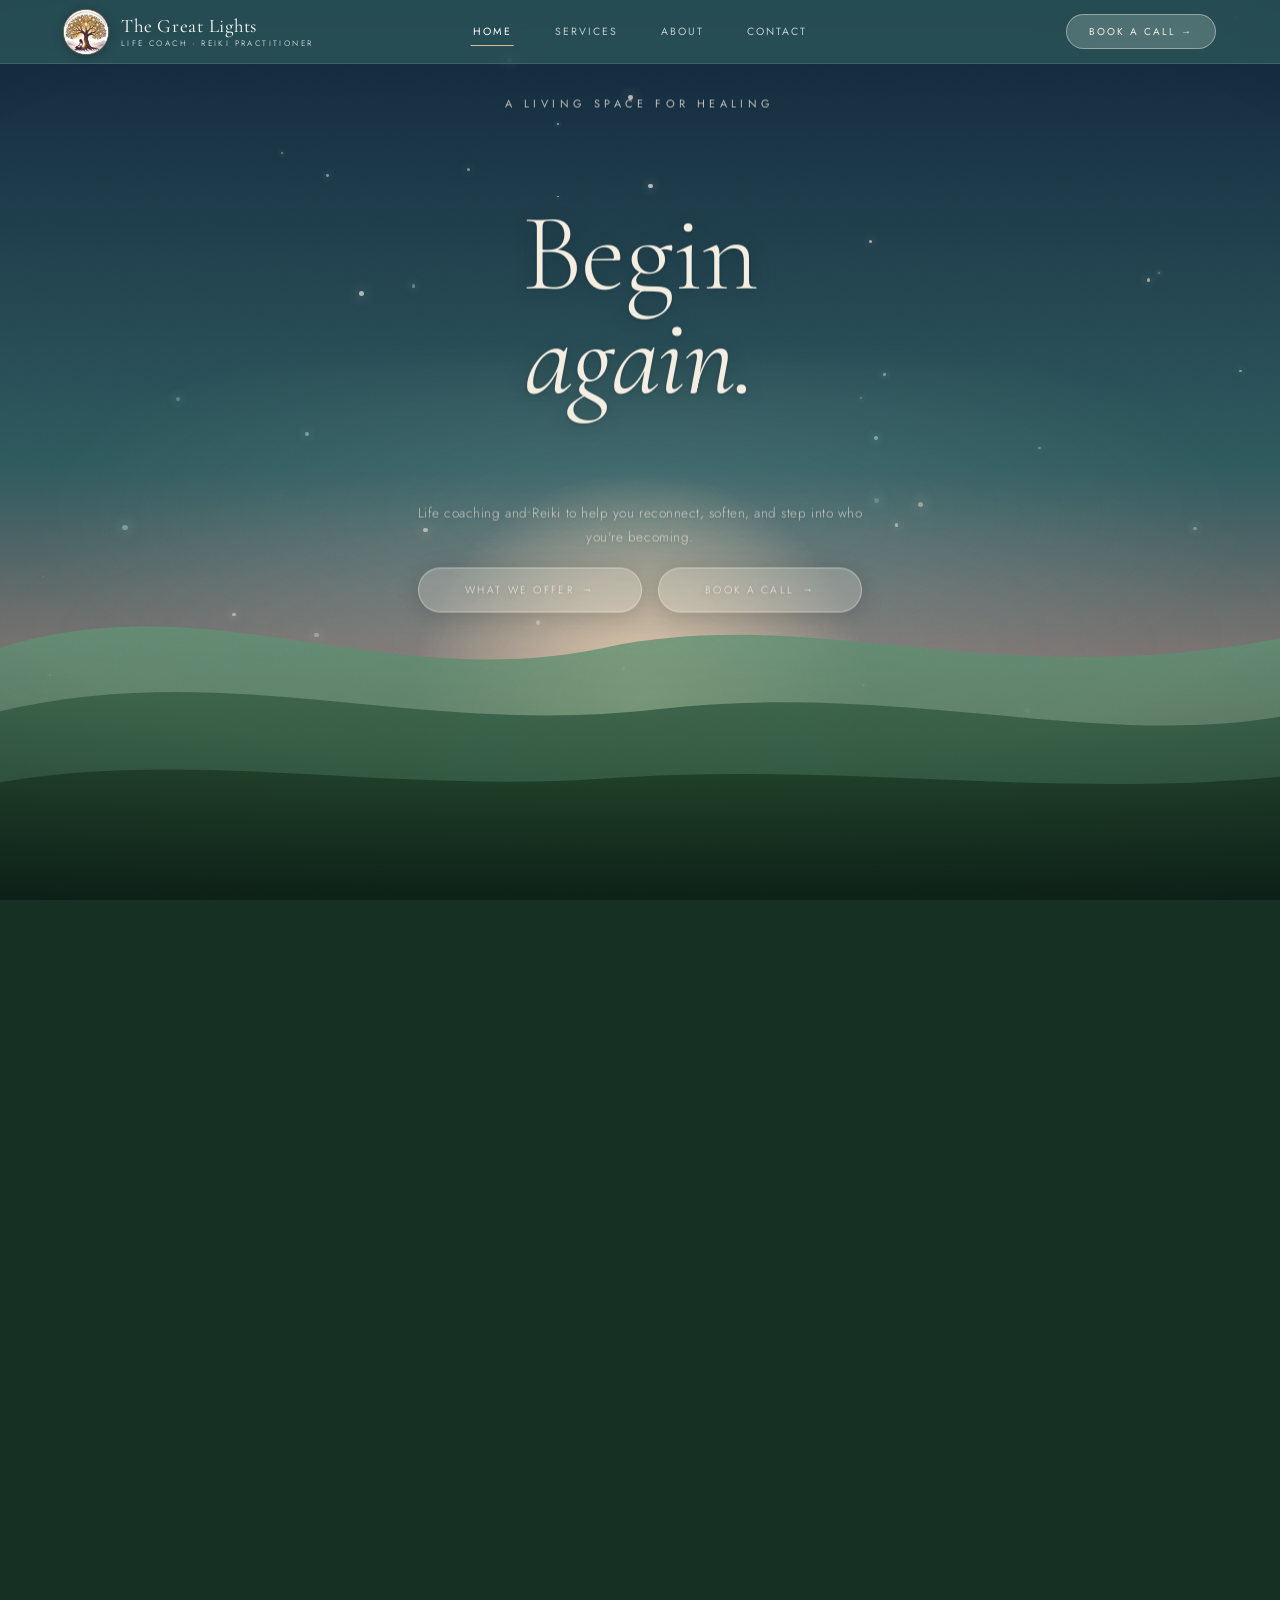
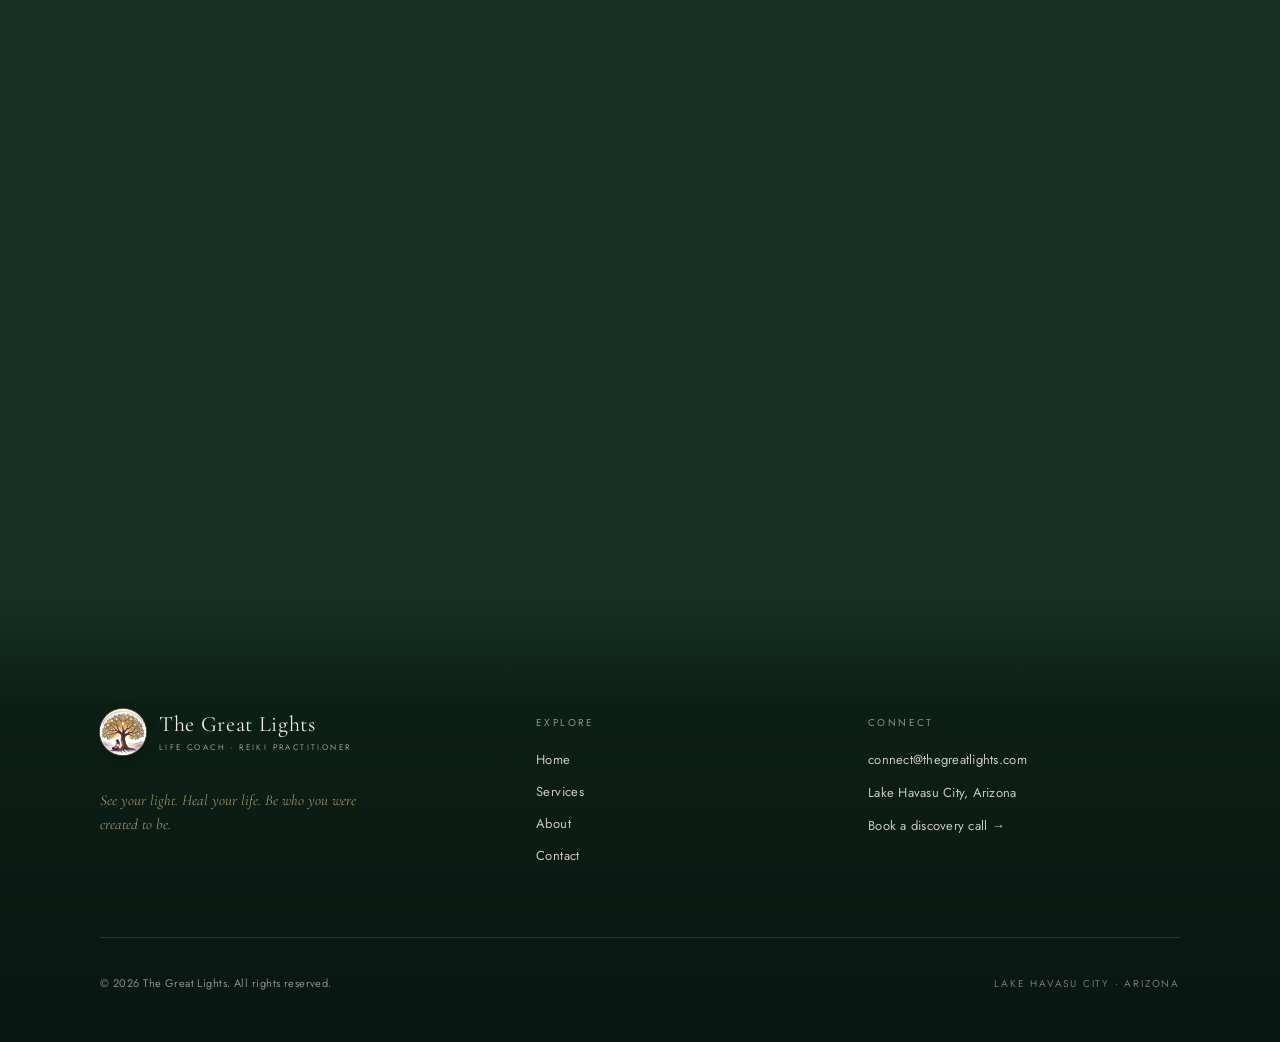
==== commit 6decce8f: "Fix mobile scroll jank and contact form fade-out - Sun element now animates via transform/opacity on" ====
--- a/index.html
+++ b/index.html
@@ -50,7 +50,7 @@
 <div class="atmosphere" aria-hidden="true">
   <div id="lp-sky"></div>
   <div id="lp-rays"></div>
-  <div id="lp-sun"></div>
+  <div id="lp-sun"><div class="sun-glow"></div></div>
   <div id="lp-mist-a"></div>
   <div id="lp-mist-b"></div>
   <div id="lp-particles"></div>
--- a/styles.css
+++ b/styles.css
@@ -93,7 +93,7 @@
 @keyframes lp-mistA { 0% { transform: translateX(-5%); } 50% { transform: translateX(5%); } 100% { transform: translateX(-5%); } }
 @keyframes lp-mistB { 0% { transform: translateX(4%); } 50% { transform: translateX(-6%); } 100% { transform: translateX(4%); } }
 @keyframes lp-grain { 0% { transform: translate(0, 0); } 100% { transform: translate(-7%, -5%); } }
-@keyframes lp-breathe { 0%, 100% { transform: translateX(-50%) scale(1); } 50% { transform: translateX(-50%) scale(1.05); } }
+@keyframes lp-breathe { 0%, 100% { transform: scale(1); } 50% { transform: scale(1.05); } }
 @keyframes lp-rise { 0% { transform: translateY(24px); opacity: 0; } 14% { opacity: 1; } 86% { opacity: 1; } 100% { transform: translateY(-170px); opacity: 0; } }
 @keyframes lp-rayspin { 0% { transform: translateX(-50%) rotate(-6deg); } 50% { transform: translateX(-50%) rotate(6deg); } 100% { transform: translateX(-50%) rotate(-6deg); } }
 @keyframes tgl-page-in { from { opacity: 0; transform: translateY(14px); } to { opacity: 1; transform: none; } }
@@ -114,11 +114,16 @@
   animation: lp-rayspin 24s ease-in-out infinite;
 }
 
+/* fixed box size — JS only ever sets transform/opacity here (compositor-only,
+   no layout reflow) instead of animating width/height/top on scroll */
 #lp-sun {
-  position: absolute; left: 50%; top: 62%; transform: translateX(-50%);
-  width: 480px; height: 480px; border-radius: 50%;
+  position: absolute; left: 50%; top: 0; width: 600px; height: 600px; border-radius: 50%;
+  opacity: .85; will-change: transform, opacity;
+  transform: translate(-50%, calc(62% - 50%));
+}
+#lp-sun .sun-glow {
+  position: absolute; inset: 0; border-radius: 50%;
   background: radial-gradient(circle, #ffd9b0 0%, rgba(0,0,0,0) 70%);
-  opacity: .85;
   animation: lp-breathe 13s ease-in-out infinite;
 }
 
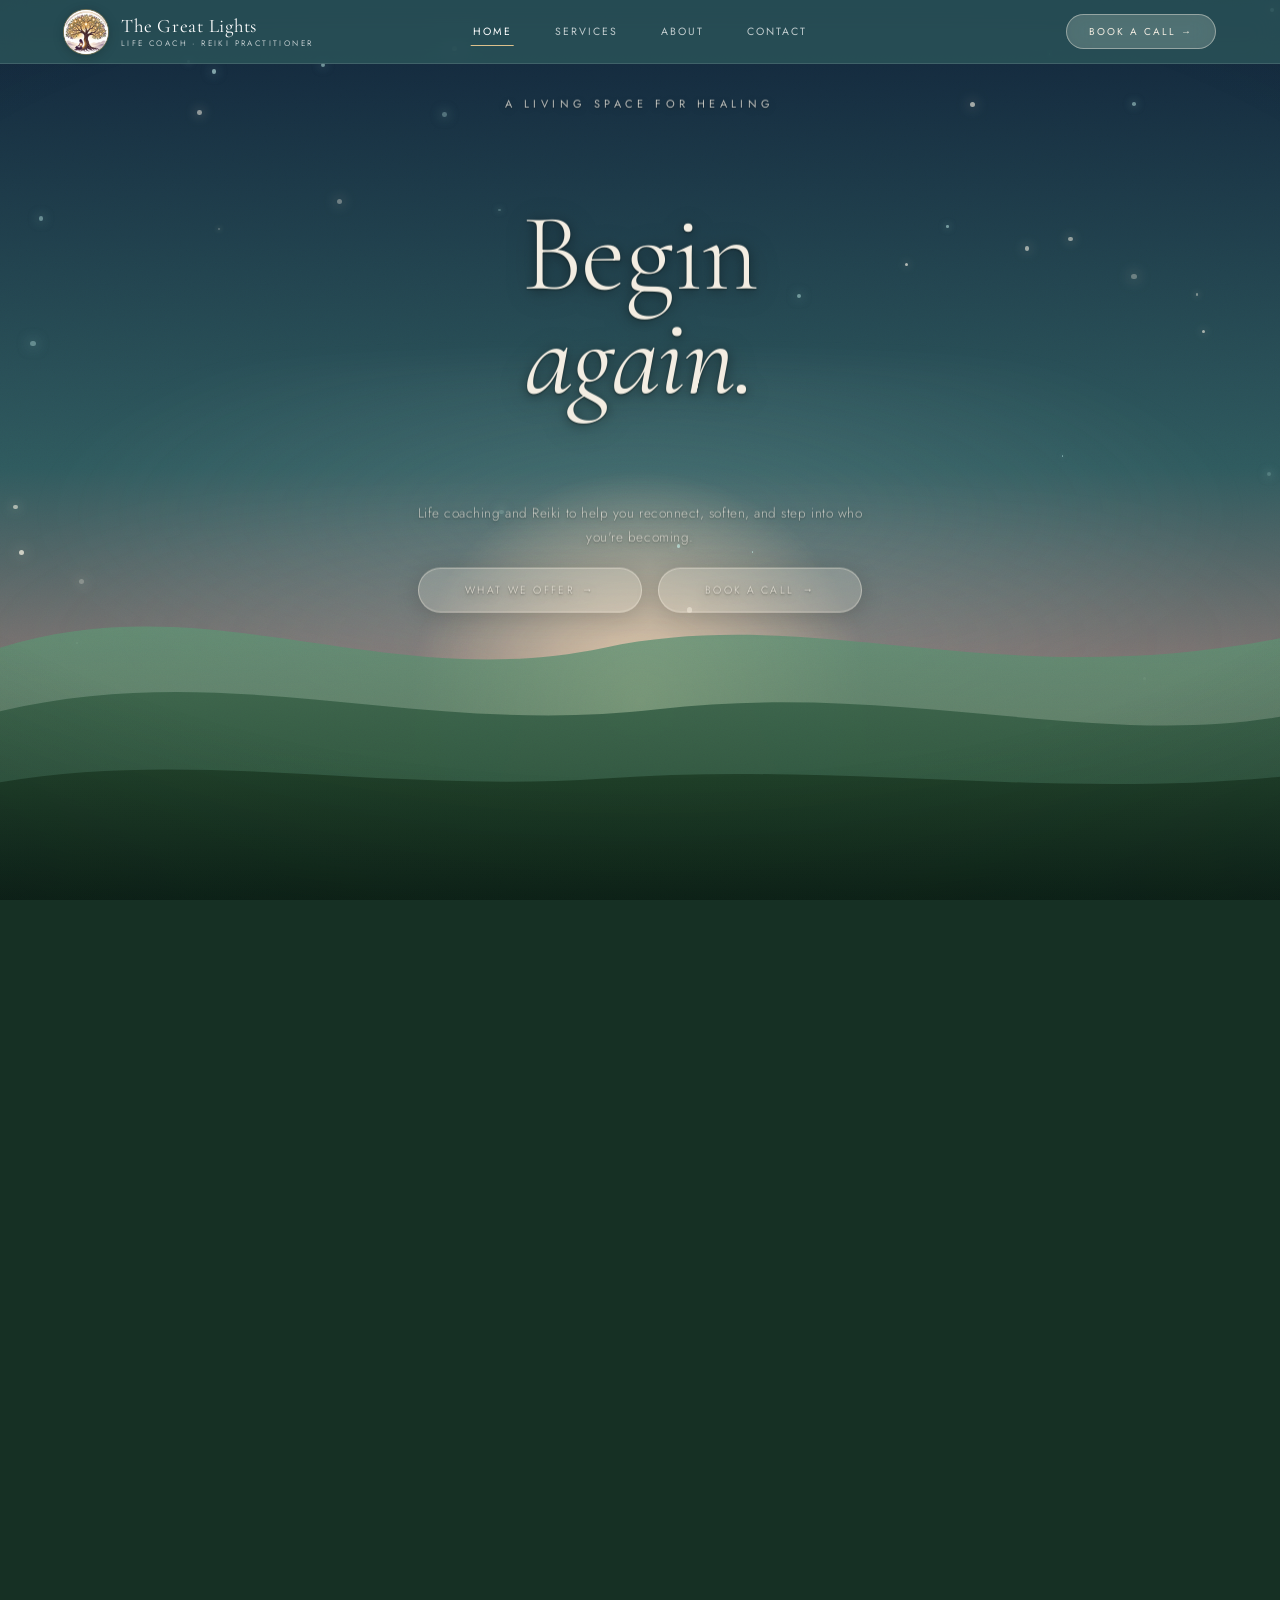
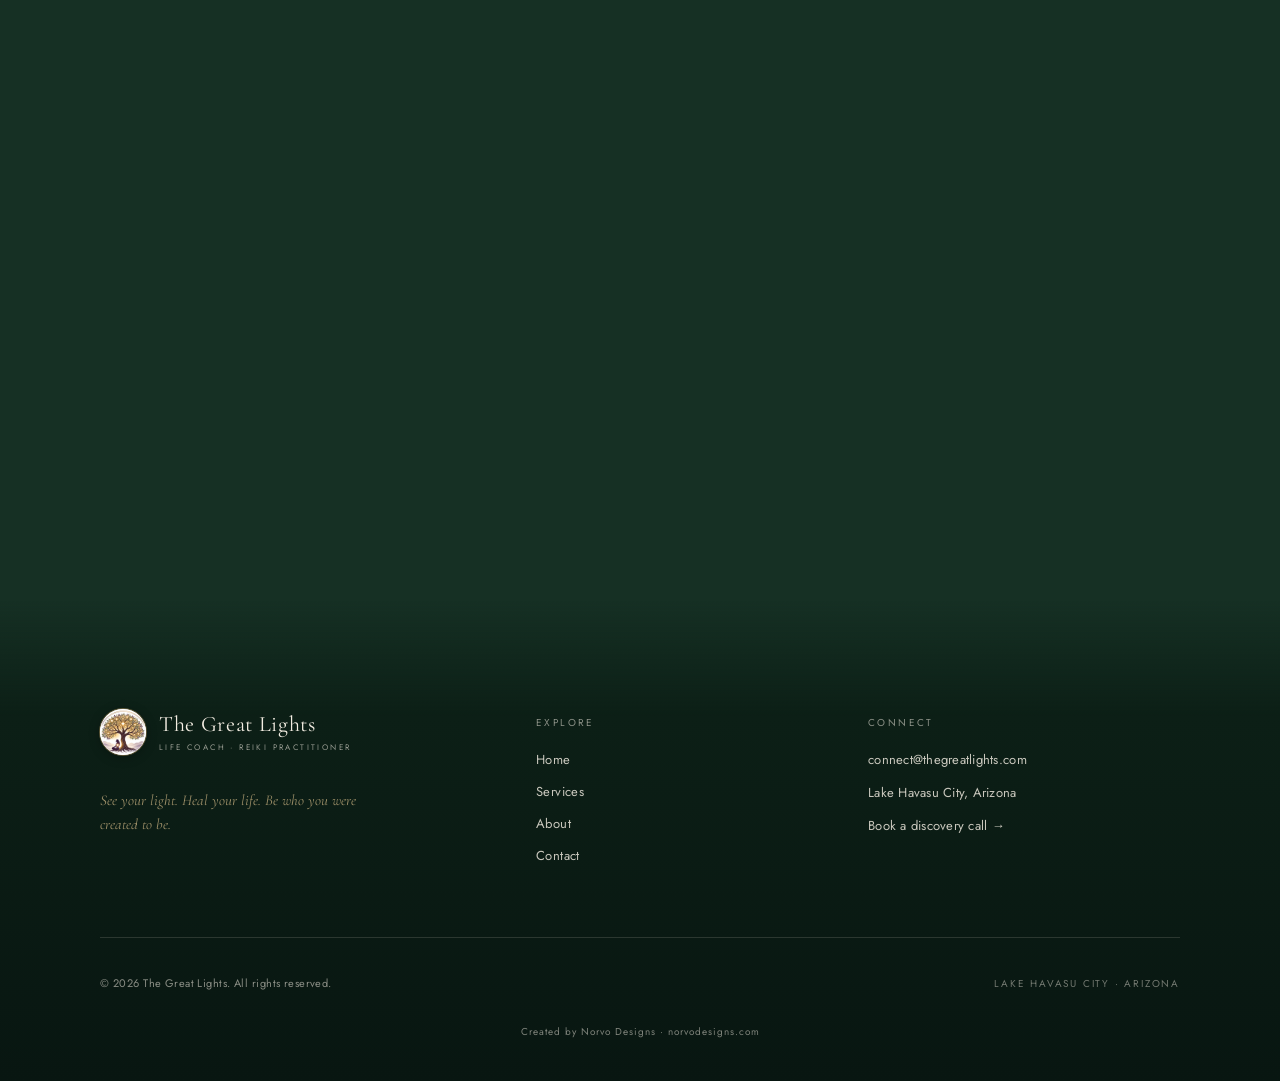
==== commit b5ad5d91: "Add designer credit to footer Small "Created by Norvo Designs · norvodesigns.com" line on all 4 page" ====
--- a/index.html
+++ b/index.html
@@ -280,6 +280,7 @@
     <p class="fb-copy">© <span id="year">2026</span> The Great Lights. All rights reserved.</p>
     <p class="fb-tag">Lake Havasu City · Arizona</p>
   </div>
+  <p class="footer-credit"><a href="https://norvodesigns.com" target="_blank" rel="noopener">Created by Norvo Designs · norvodesigns.com</a></p>
 </footer>
 
 <script src="site.js" defer></script>
--- a/styles.css
+++ b/styles.css
@@ -68,6 +68,9 @@
   outline-offset: 3px;
   border-radius: 2px;
 }
+/* suppressed for JS-driven a11y focus moves (mobile menu open/close) that
+   aren't a real keyboard interaction — see focusQuiet() in site.js */
+.no-ring:focus-visible { outline: none; }
 
 ::selection { background: rgba(201,168,106,.32); color: #fff; }
 
@@ -104,13 +107,21 @@
 /* ═══════════════  ATMOSPHERE  (reference — unchanged)  ═══════════════ */
 .atmosphere { position: fixed; inset: 0; z-index: 0; overflow: hidden; pointer-events: none; }
 
-#lp-sky { position: absolute; inset: 0; background: linear-gradient(180deg, #10243a 0%, #2f5a5e 52%, #d98f86 100%); }
+/* scroll-driven properties on these atmosphere layers get a short linear
+   transition — mobile browsers throttle 'scroll' event dispatch during an
+   active touch-drag (fires less often than during momentum/desktop wheel
+   scroll), so without this the sky/hills/etc previously hard-snapped
+   between infrequent updates, reading as choppy "stop motion". The
+   transition lets the compositor interpolate smoothly between whatever
+   values JS manages to set, regardless of how often it gets to run. Short
+   enough to still feel tightly coupled to the scroll input. */
+#lp-sky { position: absolute; inset: 0; background: linear-gradient(180deg, #10243a 0%, #2f5a5e 52%, #d98f86 100%); transition: background .12s linear; }
 
 #lp-rays {
   position: absolute; left: 50%; top: -25%; width: 170%; height: 120%;
   transform: translateX(-50%); opacity: 0; mix-blend-mode: screen;
   background: repeating-conic-gradient(from 0deg at 50% 0%, rgba(255,248,225,0) 0deg, rgba(255,248,225,.13) 2deg, rgba(255,248,225,0) 5.2deg);
-  filter: blur(7px);
+  filter: blur(7px); transition: opacity .12s linear;
   animation: lp-rayspin 24s ease-in-out infinite;
 }
 
@@ -120,6 +131,7 @@
   position: absolute; left: 50%; top: 0; width: 600px; height: 600px; border-radius: 50%;
   opacity: .85; will-change: transform, opacity;
   transform: translate(-50%, calc(62% - 50%));
+  transition: transform .12s linear, opacity .12s linear;
 }
 #lp-sun .sun-glow {
   position: absolute; inset: 0; border-radius: 50%;
@@ -130,21 +142,21 @@
 #lp-mist-a {
   position: absolute; left: -8%; width: 116%; top: 40%; height: 34%;
   background: radial-gradient(ellipse 60% 100% at 50% 50%, rgba(236,250,244,.55) 0%, rgba(236,250,244,0) 70%);
-  filter: blur(16px); opacity: .3;
+  filter: blur(16px); opacity: .3; transition: opacity .12s linear;
   animation: lp-mistA 28s ease-in-out infinite;
 }
 #lp-mist-b {
   position: absolute; left: -8%; width: 116%; top: 56%; height: 30%;
   background: radial-gradient(ellipse 70% 100% at 50% 50%, rgba(220,244,236,.5) 0%, rgba(220,244,236,0) 72%);
-  filter: blur(20px); opacity: .22;
+  filter: blur(20px); opacity: .22; transition: opacity .12s linear;
   animation: lp-mistB 36s ease-in-out infinite;
 }
 
 #lp-particles { position: absolute; inset: 0; overflow: hidden; }
 
-#lp-hills { position: absolute; left: 0; right: 0; bottom: 0; width: 100%; height: 54vh; opacity: 1; }
-
-#lp-water { position: absolute; left: 0; right: 0; bottom: 0; height: 46vh; opacity: 0; }
+#lp-hills { position: absolute; left: 0; right: 0; bottom: 0; width: 100%; height: 54vh; opacity: 1; will-change: transform, opacity; transition: transform .12s linear, opacity .12s linear; }
+
+#lp-water { position: absolute; left: 0; right: 0; bottom: 0; height: 46vh; opacity: 0; transition: opacity .12s linear; }
 #lp-water .water-fill {
   position: absolute; inset: 0;
   background: linear-gradient(180deg, rgba(120,196,200,0) 0%, rgba(86,168,176,.5) 36%, rgba(40,108,118,.95) 100%);
@@ -154,7 +166,7 @@
   background: linear-gradient(180deg, rgba(180,240,235,0) 0%, rgba(112,214,214,.55) 34%, rgba(46,158,164,.96) 100%);
 }
 
-#lp-grove { position: absolute; left: 0; right: 0; bottom: 0; width: 100%; height: 48vh; opacity: 0; }
+#lp-grove { position: absolute; left: 0; right: 0; bottom: 0; width: 100%; height: 48vh; opacity: 0; will-change: transform, opacity; transition: transform .12s linear, opacity .12s linear; }
 
 .vignette {
   position: absolute; inset: 0;
@@ -330,12 +342,12 @@
 .zone { display: flex; text-align: center; }
 
 /* ───── shared reveal primitive (used by every page) ───── */
-[data-lp-float] { will-change: opacity, transform; }
+[data-lp-float] { will-change: opacity, transform; transition: opacity .12s linear, transform .12s linear, filter .12s linear; }
 
 /* ═══════════════  HOME ZONES  (reference — preserved verbatim)  ═══════════════ */
 .zone-home {
   min-height: 92vh; flex-direction: column; align-items: center; justify-content: flex-start;
-  padding: 2vh 8vw 10vh; color: #f3ede2; text-shadow: 0 2px 20px rgba(8,16,12,.22), 0 1px 4px rgba(8,16,12,.16);
+  padding: 2vh 8vw 10vh; color: #f3ede2; text-shadow: 0 1px 2px rgba(4,10,7,.45), 0 2px 12px rgba(4,10,7,.38), 0 4px 30px rgba(4,10,7,.3);
 }
 .home-eyebrow { font-size: 11px; letter-spacing: .4em; opacity: .78; margin-bottom: 14px; }
 .home-title { font-size: clamp(58px, 8.6vw, 128px); line-height: .94; letter-spacing: -.01em; }
@@ -421,7 +433,7 @@
 .service-desc { font-size: 12.5px; letter-spacing: .03em; line-height: 1.85; opacity: .74; font-weight: 300; }
 .service-meta { font-size: 10px; letter-spacing: .16em; text-transform: uppercase; opacity: .5; margin-top: 12px; }
 
-.zone-path { min-height: 64vh; flex-direction: column; align-items: center; justify-content: center; padding: 0 12vw; color: #eef3e6; text-shadow: 0 2px 20px rgba(8,16,12,.22), 0 1px 4px rgba(8,16,12,.16); }
+.zone-path { min-height: 64vh; flex-direction: column; align-items: center; justify-content: center; padding: 0 12vw; color: #eef3e6; text-shadow: 0 1px 2px rgba(4,10,7,.45), 0 2px 12px rgba(4,10,7,.38), 0 4px 30px rgba(4,10,7,.3); }
 .path-intro { text-align: center; margin-bottom: 40px; }
 .path-eyebrow { font-size: 10.5px; letter-spacing: .34em; opacity: .8; margin-bottom: 20px; }
 .path-title { font-size: clamp(30px, 4.4vw, 56px); line-height: 1.1; }
@@ -431,7 +443,7 @@
 .path-label { font-size: 12.5px; letter-spacing: .12em; text-transform: uppercase; margin-bottom: 11px; }
 .path-desc { font-size: 12px; line-height: 1.9; opacity: .92; font-weight: 300; }
 
-.zone-stillness { min-height: 76vh; align-items: center; justify-content: center; padding: 0 12vw; color: #eef3e6; text-shadow: 0 2px 20px rgba(8,16,12,.22), 0 1px 4px rgba(8,16,12,.16); }
+.zone-stillness { min-height: 76vh; align-items: center; justify-content: center; padding: 0 12vw; color: #eef3e6; text-shadow: 0 1px 2px rgba(4,10,7,.45), 0 2px 12px rgba(4,10,7,.38), 0 4px 30px rgba(4,10,7,.3); }
 .stillness-eyebrow { font-size: 10px; letter-spacing: .34em; opacity: .6; margin-bottom: 30px; }
 .stillness-quote { font-family: var(--font-display); font-style: italic; font-weight: 300; font-size: clamp(28px, 4vw, 56px); line-height: 1.4; opacity: .97; }
 .stillness-caption { font-size: 11px; letter-spacing: .18em; text-transform: uppercase; opacity: .5; margin-top: 30px; }
@@ -443,7 +455,7 @@
 .testimonial-quote { font-family: var(--font-display); font-style: italic; font-size: 17px; line-height: 1.82; opacity: .92; margin-bottom: 16px; }
 .testimonial-attr { font-size: 10px; letter-spacing: .18em; text-transform: uppercase; opacity: .65; }
 
-.zone-contact { min-height: 92vh; flex-direction: column; align-items: center; justify-content: center; padding: 0 9vw 12vh; color: #f3ecdd; text-shadow: 0 2px 20px rgba(8,16,12,.22), 0 1px 4px rgba(8,16,12,.16); }
+.zone-contact { min-height: 92vh; flex-direction: column; align-items: center; justify-content: center; padding: 0 9vw 12vh; color: #f3ecdd; text-shadow: 0 1px 2px rgba(4,10,7,.45), 0 2px 12px rgba(4,10,7,.38), 0 4px 30px rgba(4,10,7,.3); }
 .contact-eyebrow { font-size: 10.5px; letter-spacing: .34em; opacity: .68; margin-bottom: 26px; }
 .contact-title { font-size: clamp(44px, 6.4vw, 92px); line-height: 1.0; margin-bottom: 24px; }
 .contact-title em { font-weight: 400; }
@@ -488,8 +500,8 @@
 @keyframes scrollpulse { 0%,100% { transform: scaleY(.35); opacity: .2; } 50% { transform: scaleY(1); opacity: .5; } }
 
 /* cream vs ink hero variants */
-.hero-cream { color: var(--cream); text-shadow: 0 2px 20px rgba(8,16,12,.22), 0 1px 4px rgba(8,16,12,.16); }
-.hero-ink { color: var(--ink-green); }
+.hero-cream { color: var(--cream); text-shadow: 0 1px 2px rgba(4,10,7,.45), 0 2px 12px rgba(4,10,7,.38), 0 4px 30px rgba(4,10,7,.3); }
+.hero-ink { color: var(--ink-green); text-shadow: 0 1px 1px rgba(255,255,255,.5), 0 2px 16px rgba(255,255,255,.4); }
 
 /* section shell */
 .section { position: relative; z-index: 2; padding: clamp(60px, 12vh, 130px) var(--edge); }
@@ -500,9 +512,9 @@
 .section-title { font-family: var(--font-display); font-weight: 300; font-size: clamp(30px, 4.4vw, 58px); line-height: 1.1; }
 .section-lead { font-size: 13.5px; line-height: 2; opacity: .74; margin: 22px auto 0; max-width: 480px; font-weight: 300; }
 
-.tone-ink { color: var(--ink-teal); }
-.tone-ink-green { color: var(--ink-green); }
-.tone-cream { color: var(--cream); }
+.tone-ink { color: var(--ink-teal); text-shadow: 0 1px 1px rgba(255,255,255,.5), 0 2px 16px rgba(255,255,255,.4); }
+.tone-ink-green { color: var(--ink-green); text-shadow: 0 1px 1px rgba(255,255,255,.5), 0 2px 16px rgba(255,255,255,.4); }
+.tone-cream { color: var(--cream); text-shadow: 0 1px 2px rgba(4,10,7,.45), 0 2px 12px rgba(4,10,7,.38), 0 4px 30px rgba(4,10,7,.3); }
 .tone-sage { color: var(--cream-sage); }
 
 /* big CTA band (shared closing rhythm — framing varies per page below) */
@@ -807,12 +819,19 @@
 .footer-base .fb-copy { font-size: 11px; letter-spacing: .04em; opacity: .55; }
 .footer-base .fb-tag { font-size: 10px; letter-spacing: .18em; text-transform: uppercase; opacity: .45; }
 
+.footer-credit { max-width: 1080px; margin: 16px auto 0; text-align: center; }
+.footer-credit a {
+  font-size: 10px; letter-spacing: .1em; text-decoration: none; color: inherit; opacity: .5;
+  transition: opacity .3s ease, color .3s ease;
+}
+.footer-credit a:hover { opacity: 1; color: var(--gold-soft); }
+
 /* ═══════════════  RESPONSIVE  ═══════════════ */
 
 /* large desktop refinements */
 @media (min-width: 1500px) {
   .section-inner { max-width: 1160px; }
-  .footer-inner, .footer-base { max-width: 1160px; }
+  .footer-inner, .footer-base, .footer-credit { max-width: 1160px; }
 }
 
 /* tablet landscape */
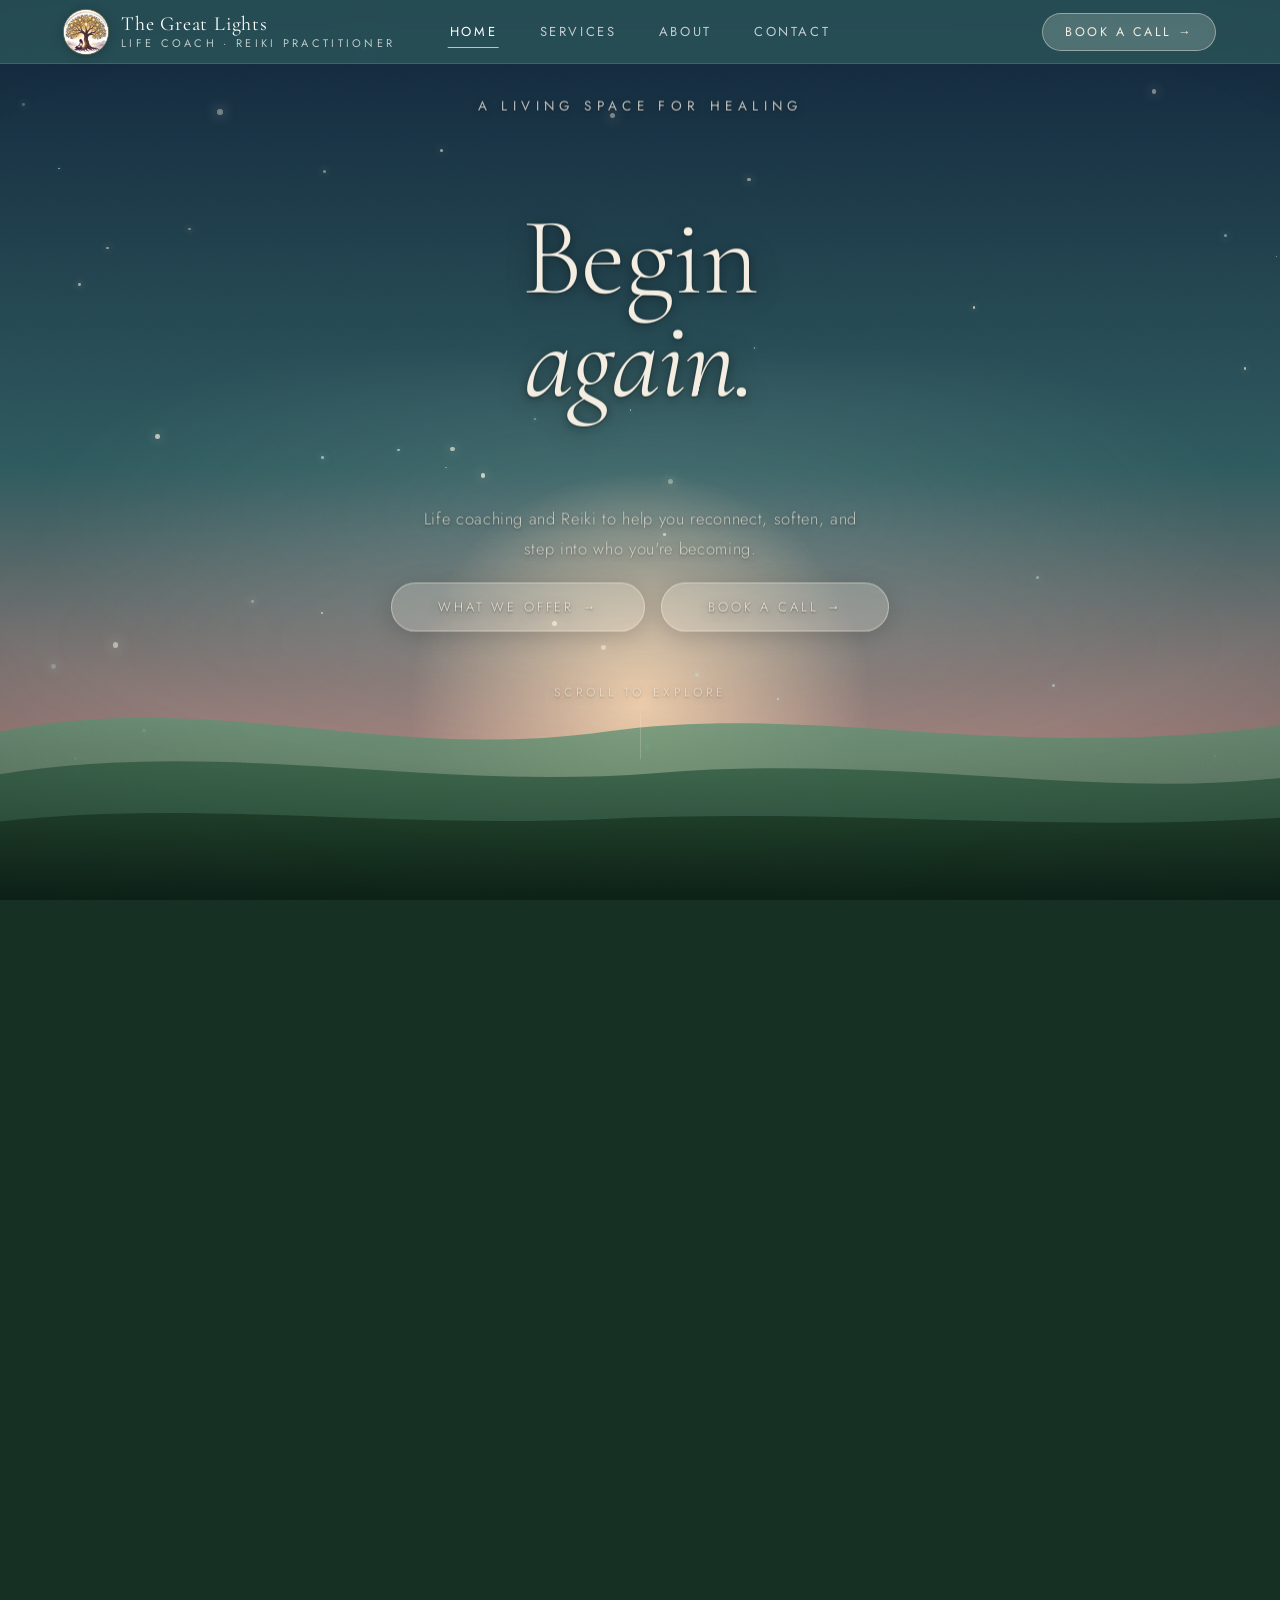
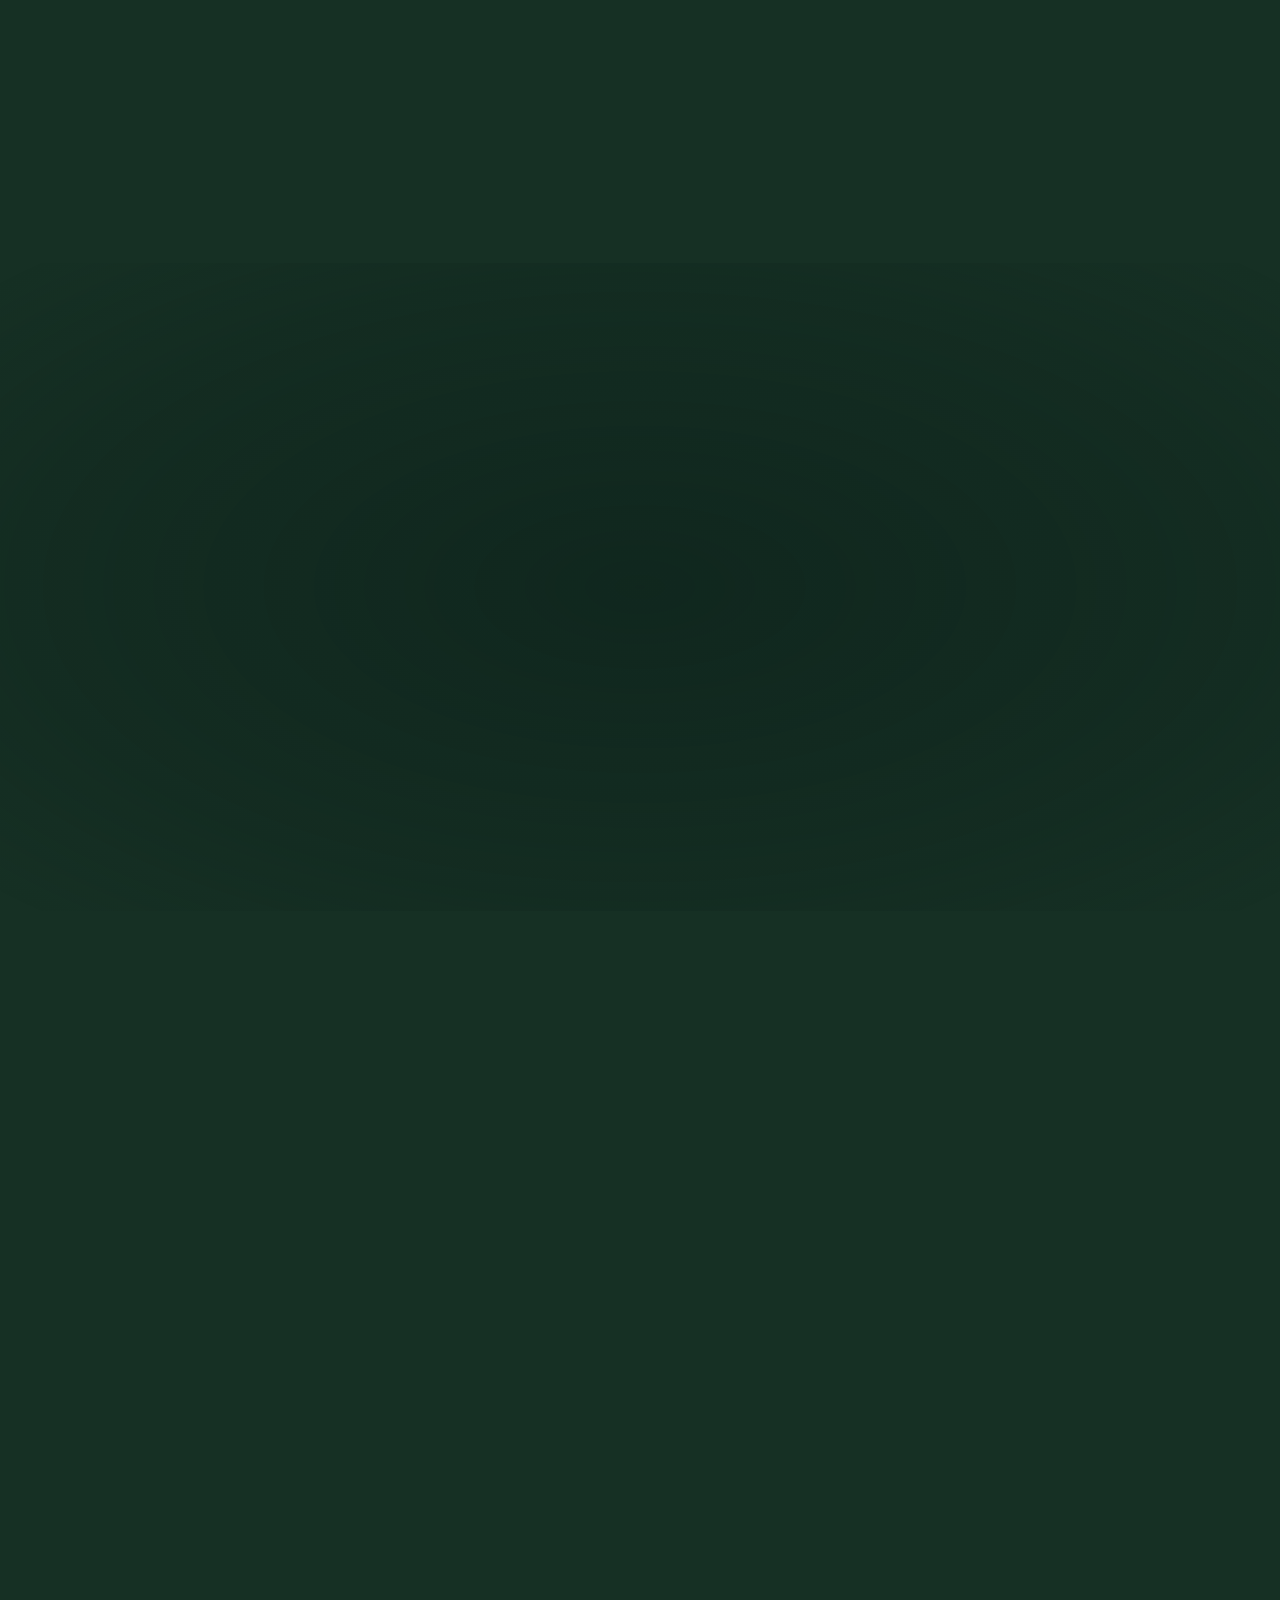
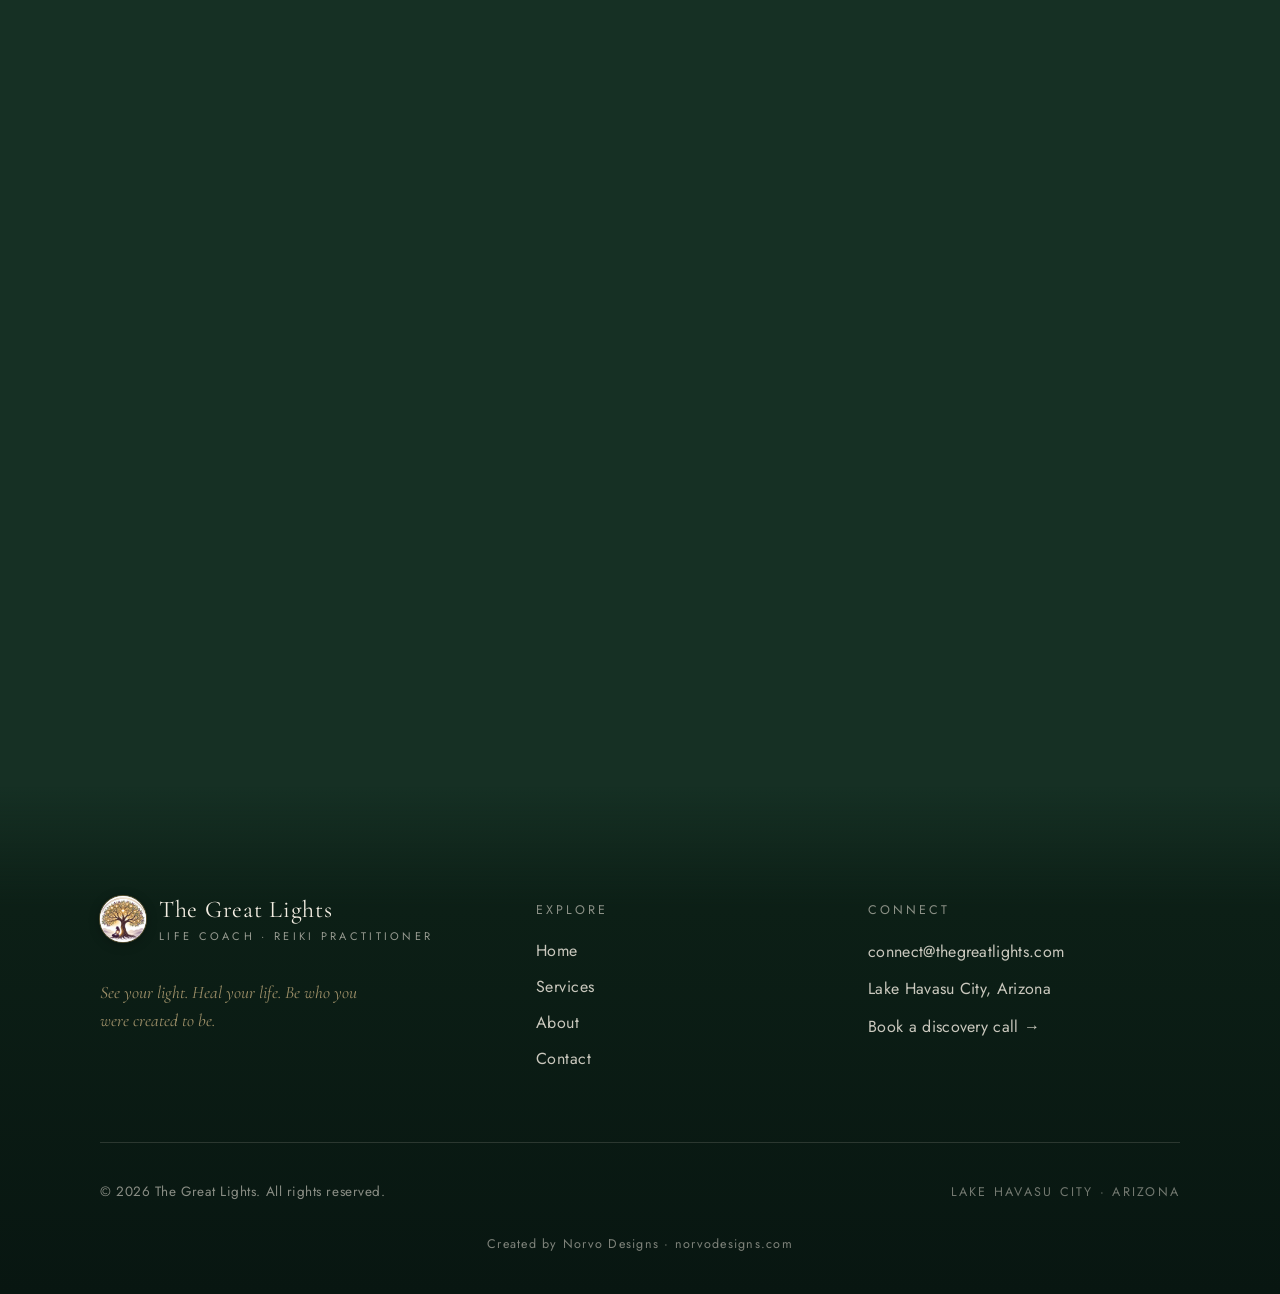
==== commit 3b86d6f7: "Fix scroll clarity, text size, About hill glitch, and home contrast - Bump ~80 hardcoded font-size v" ====
--- a/index.html
+++ b/index.html
@@ -118,6 +118,7 @@
         <a class="cta-pill" href="services.html">What We Offer <span class="arrow">→</span></a>
         <a class="cta-pill" href="contact.html">Book a Call <span class="arrow">→</span></a>
       </div>
+      <div class="hero-scroll" aria-hidden="true"><span>Scroll to Explore</span><span class="line"></span></div>
     </div>
   </section>
 
--- a/styles.css
+++ b/styles.css
@@ -77,7 +77,7 @@
 .skip-link {
   position: fixed; top: 10px; left: 50%; transform: translate(-50%, -160%);
   z-index: 200; background: var(--ink-deep); color: var(--cream);
-  padding: 10px 22px; border-radius: 100px; font-size: 11px;
+  padding: 10px 22px; border-radius: 100px; font-size: 13.5px;
   letter-spacing: .18em; text-transform: uppercase; text-decoration: none;
   border: 1px solid rgba(201,168,106,.5); transition: transform .3s var(--ease-out);
 }
@@ -154,9 +154,9 @@
 
 #lp-particles { position: absolute; inset: 0; overflow: hidden; }
 
-#lp-hills { position: absolute; left: 0; right: 0; bottom: 0; width: 100%; height: 54vh; opacity: 1; will-change: transform, opacity; transition: transform .12s linear, opacity .12s linear; }
-
-#lp-water { position: absolute; left: 0; right: 0; bottom: 0; height: 46vh; opacity: 0; transition: opacity .12s linear; }
+#lp-hills { position: absolute; left: 0; right: 0; bottom: 0; width: 100%; height: 36vh; opacity: 1; will-change: transform, opacity; transition: transform .12s linear, opacity .12s linear; }
+
+#lp-water { position: absolute; left: 0; right: 0; bottom: 0; height: 32vh; opacity: 0; transition: opacity .12s linear; }
 #lp-water .water-fill {
   position: absolute; inset: 0;
   background: linear-gradient(180deg, rgba(120,196,200,0) 0%, rgba(86,168,176,.5) 36%, rgba(40,108,118,.95) 100%);
@@ -166,7 +166,7 @@
   background: linear-gradient(180deg, rgba(180,240,235,0) 0%, rgba(112,214,214,.55) 34%, rgba(46,158,164,.96) 100%);
 }
 
-#lp-grove { position: absolute; left: 0; right: 0; bottom: 0; width: 100%; height: 48vh; opacity: 0; will-change: transform, opacity; transition: transform .12s linear, opacity .12s linear; }
+#lp-grove { position: absolute; left: 0; right: 0; bottom: 0; width: 100%; height: 34vh; opacity: 0; will-change: transform, opacity; transition: transform .12s linear, opacity .12s linear; }
 
 .vignette {
   position: absolute; inset: 0;
@@ -221,15 +221,15 @@
 .nav-emblem img { width: 100%; height: 100%; object-fit: cover; transform: scale(1.03); }
 .nav-brand:hover .nav-emblem { transform: scale(1.05); box-shadow: 0 4px 18px rgba(0,0,0,.28), 0 0 0 1px rgba(201,168,106,.8); }
 .nav-brand-text { display: flex; flex-direction: column; line-height: 1; }
-.nav-brand-name { font-family: var(--font-display); font-size: 19px; letter-spacing: .04em; color: #fff; transition: color .4s ease; }
-.nav-brand-sub { font-size: 8px; letter-spacing: .3em; text-transform: uppercase; color: rgba(255,255,255,.7); margin-top: 4px; transition: color .4s ease; }
+.nav-brand-name { font-family: var(--font-display); font-size: 20px; letter-spacing: .04em; color: #fff; transition: color .4s ease; }
+.nav-brand-sub { font-size: 11px; letter-spacing: .3em; text-transform: uppercase; color: rgba(255,255,255,.7); margin-top: 4px; transition: color .4s ease; }
 
 .nav-links {
   display: flex; gap: clamp(20px, 3vw, 40px); align-items: center;
   position: absolute; left: 50%; transform: translateX(-50%);
 }
 .nav-link {
-  position: relative; font-size: 10.5px; letter-spacing: .2em; text-transform: uppercase;
+  position: relative; font-size: 13px; letter-spacing: .2em; text-transform: uppercase;
   color: rgba(255,255,255,.72); text-decoration: none; padding: 6px 2px; display: inline-block;
   transition: color .35s ease, transform .35s var(--ease-spring);
 }
@@ -245,7 +245,7 @@
 
 .nav-right { display: flex; align-items: center; gap: 14px; }
 .nav-cta {
-  font-size: 10px; letter-spacing: .2em; text-transform: uppercase; text-decoration: none;
+  font-size: 12.5px; letter-spacing: .2em; text-transform: uppercase; text-decoration: none;
   color: var(--cream); padding: 9px 22px; border-radius: 100px; position: relative; overflow: hidden;
   border: 1px solid rgba(255,248,235,.4); background: rgba(255,248,235,.18); will-change: transform;
   backdrop-filter: blur(12px); -webkit-backdrop-filter: blur(12px);
@@ -326,11 +326,11 @@
 }
 body.menu-open .mobile-menu .m-foot { animation: tgl-menu-item .6s var(--ease-out) .42s forwards; }
 .mobile-menu .m-email {
-  display: block; font-size: 13px; letter-spacing: .04em; color: var(--cream);
+  display: block; font-size: 16px; letter-spacing: .04em; color: var(--cream);
   text-decoration: none; opacity: .82; margin-bottom: 10px;
 }
-.mobile-menu .m-loc { font-size: 10px; letter-spacing: .22em; text-transform: uppercase; color: rgba(243,237,226,.5); }
-.mobile-menu .m-tag { margin-top: 20px; font-family: var(--font-display); font-style: italic; font-size: 15px; color: rgba(220,192,140,.8); }
+.mobile-menu .m-loc { font-size: 12.5px; letter-spacing: .22em; text-transform: uppercase; color: rgba(243,237,226,.5); }
+.mobile-menu .m-tag { margin-top: 20px; font-family: var(--font-display); font-style: italic; font-size: 17.5px; color: rgba(220,192,140,.8); }
 
 /* ═══════════════  LAYOUT  ═══════════════ */
 main { position: relative; z-index: 2; padding-top: var(--nav-h); }
@@ -349,10 +349,10 @@
   min-height: 92vh; flex-direction: column; align-items: center; justify-content: flex-start;
   padding: 2vh 8vw 10vh; color: #f3ede2; text-shadow: 0 1px 2px rgba(4,10,7,.45), 0 2px 12px rgba(4,10,7,.38), 0 4px 30px rgba(4,10,7,.3);
 }
-.home-eyebrow { font-size: 11px; letter-spacing: .4em; opacity: .78; margin-bottom: 14px; }
+.home-eyebrow { font-size: 13.5px; letter-spacing: .4em; opacity: .78; margin-bottom: 14px; }
 .home-title { font-size: clamp(58px, 8.6vw, 128px); line-height: .94; letter-spacing: -.01em; }
 .home-title em { font-weight: 400; }
-.home-sub { font-size: 13.5px; letter-spacing: .04em; opacity: .72; margin: 16px auto 0; max-width: 460px; line-height: 1.8; font-weight: 300; }
+.home-sub { font-size: 16.5px; letter-spacing: .04em; opacity: .72; margin: 16px auto 0; max-width: 460px; line-height: 1.8; font-weight: 300; }
 .home-cta-wrap { margin-top: 18px; display: flex; gap: 16px; justify-content: center; flex-wrap: wrap; }
 
 .cta-pill {
@@ -360,7 +360,7 @@
   background: rgba(255,248,235,.22); backdrop-filter: blur(22px) saturate(1.3); -webkit-backdrop-filter: blur(22px) saturate(1.3);
   border: 1px solid rgba(255,248,235,.4); color: #f3ede2;
   padding: 14px 46px; border-radius: 100px;
-  font-family: var(--font-body); font-size: 10.5px; letter-spacing: .22em; text-transform: uppercase;
+  font-family: var(--font-body); font-size: 13px; letter-spacing: .22em; text-transform: uppercase;
   cursor: pointer; will-change: transform;
   transition: background .5s var(--ease-out), border-color .5s var(--ease-out), transform .5s var(--ease-spring), box-shadow .5s var(--ease-out);
   font-weight: 300; text-decoration: none;
@@ -389,13 +389,13 @@
   padding: 48px 9vw; color: #1f342a; text-align: left;
 }
 .about-copy { flex: 1; min-width: 0; max-width: 580px; }
-.about-eyebrow { font-size: 10.5px; letter-spacing: .34em; opacity: .6; margin-bottom: 26px; }
+.about-eyebrow { font-size: 13px; letter-spacing: .34em; opacity: .6; margin-bottom: 26px; }
 .about-title { font-size: clamp(34px, 4.7vw, 62px); line-height: 1.1; margin-bottom: 30px; }
-.about-p { font-size: 13.5px; line-height: 2.05; opacity: .72; max-width: 470px; font-weight: 300; }
+.about-p { font-size: 16.5px; line-height: 2.05; opacity: .72; max-width: 470px; font-weight: 300; }
 .about-p-second { margin-top: 22px; }
 .focus-tags { display: flex; flex-wrap: wrap; gap: 11px 26px; margin-top: 34px; }
-.focus-tags span { font-size: 10px; letter-spacing: .16em; text-transform: uppercase; opacity: .58; }
-.credential-line { font-size: 11px; letter-spacing: .18em; text-transform: uppercase; opacity: .5; margin-top: 30px; }
+.focus-tags span { font-size: 12.5px; letter-spacing: .16em; text-transform: uppercase; opacity: .58; }
+.credential-line { font-size: 13.5px; letter-spacing: .18em; text-transform: uppercase; opacity: .5; margin-top: 30px; }
 
 .about-portrait-col { flex: 0 0 280px; }
 
@@ -410,16 +410,16 @@
   box-shadow: 0 20px 50px rgba(20,40,30,.16);
 }
 .portrait-slot .p-medallion { width: 58%; max-width: 200px; border-radius: 50%; box-shadow: 0 10px 30px rgba(20,40,30,.18), 0 0 0 1px rgba(201,168,106,.5); background: #fff; }
-.portrait-slot .p-cap { font-family: var(--font-display); font-style: italic; font-size: 16px; color: rgba(31,52,42,.72); letter-spacing: .02em; text-align: center; padding: 0 22px; }
+.portrait-slot .p-cap { font-family: var(--font-display); font-style: italic; font-size: 18px; color: rgba(31,52,42,.72); letter-spacing: .02em; text-align: center; padding: 0 22px; }
 
 .zone-quote { min-height: 56vh; align-items: center; justify-content: center; padding: 0 11vw; color: #263229; }
 .quote-line { font-family: var(--font-display); font-style: italic; font-weight: 300; font-size: clamp(26px, 3.2vw, 44px); line-height: 1.5; opacity: .96; }
 
 .zone-services { min-height: 82vh; flex-direction: column; justify-content: center; padding: 48px 9vw; color: #0e2e34; }
 .services-intro { text-align: center; margin-bottom: 40px; }
-.services-eyebrow { font-size: 10.5px; letter-spacing: .34em; opacity: .65; margin-bottom: 22px; }
+.services-eyebrow { font-size: 13px; letter-spacing: .34em; opacity: .65; margin-bottom: 22px; }
 .services-title { font-size: clamp(32px, 4.6vw, 62px); line-height: 1.08; }
-.services-sub { font-size: 13px; line-height: 2; opacity: .68; max-width: 440px; margin: 24px auto 0; font-weight: 300; }
+.services-sub { font-size: 16px; line-height: 2; opacity: .68; max-width: 440px; margin: 24px auto 0; font-weight: 300; }
 .services-list { max-width: 740px; margin: 0 auto; width: 100%; }
 .service-row {
   display: flex; justify-content: space-between; align-items: baseline; gap: 38px;
@@ -430,54 +430,66 @@
 .service-head { display: flex; align-items: center; gap: 13px; }
 .service-name { font-family: var(--font-display); font-size: clamp(28px, 3.4vw, 46px); font-weight: 300; white-space: nowrap; }
 .service-desc-wrap { max-width: 340px; }
-.service-desc { font-size: 12.5px; letter-spacing: .03em; line-height: 1.85; opacity: .74; font-weight: 300; }
-.service-meta { font-size: 10px; letter-spacing: .16em; text-transform: uppercase; opacity: .5; margin-top: 12px; }
-
-.zone-path { min-height: 64vh; flex-direction: column; align-items: center; justify-content: center; padding: 0 12vw; color: #eef3e6; text-shadow: 0 1px 2px rgba(4,10,7,.45), 0 2px 12px rgba(4,10,7,.38), 0 4px 30px rgba(4,10,7,.3); }
+.service-desc { font-size: 15.5px; letter-spacing: .03em; line-height: 1.85; opacity: .74; font-weight: 300; }
+.service-meta { font-size: 12.5px; letter-spacing: .16em; text-transform: uppercase; opacity: .5; margin-top: 12px; }
+
+.zone-path {
+  min-height: 64vh; flex-direction: column; align-items: center; justify-content: center; padding: 0 12vw;
+  color: #eef3e6; text-shadow: 0 1px 2px rgba(4,10,7,.45), 0 2px 12px rgba(4,10,7,.38), 0 4px 30px rgba(4,10,7,.3);
+  position: relative; z-index: 1;
+}
+/* this zone can land on a pale stretch of the scroll-driven sky (the
+   moving gradient isn't aware of what text sits on top of it) — a
+   fixed dark scrim keeps the cream text readable no matter where in
+   the dawn-to-dusk arc it happens to fall */
+.zone-path::before {
+  content: ""; position: absolute; inset: -4vh -8vw; z-index: -1; pointer-events: none;
+  background: radial-gradient(ellipse 75% 85% at 50% 50%, rgba(8,26,22,.4) 0%, rgba(8,26,22,.16) 55%, rgba(8,26,22,0) 80%);
+}
 .path-intro { text-align: center; margin-bottom: 40px; }
-.path-eyebrow { font-size: 10.5px; letter-spacing: .34em; opacity: .8; margin-bottom: 20px; }
+.path-eyebrow { font-size: 13px; letter-spacing: .34em; opacity: .8; margin-bottom: 20px; }
 .path-title { font-size: clamp(30px, 4.4vw, 56px); line-height: 1.1; }
 .path-steps { display: flex; gap: 46px; max-width: 780px; flex-wrap: wrap; justify-content: center; }
 .path-step { flex: 1; min-width: 180px; text-align: center; }
 .path-num { font-family: var(--font-display); font-style: italic; font-size: 30px; opacity: .6; margin-bottom: 14px; }
-.path-label { font-size: 12.5px; letter-spacing: .12em; text-transform: uppercase; margin-bottom: 11px; }
-.path-desc { font-size: 12px; line-height: 1.9; opacity: .92; font-weight: 300; }
+.path-label { font-size: 15.5px; letter-spacing: .12em; text-transform: uppercase; margin-bottom: 11px; }
+.path-desc { font-size: 15px; line-height: 1.9; opacity: .92; font-weight: 300; }
 
 .zone-stillness { min-height: 76vh; align-items: center; justify-content: center; padding: 0 12vw; color: #eef3e6; text-shadow: 0 1px 2px rgba(4,10,7,.45), 0 2px 12px rgba(4,10,7,.38), 0 4px 30px rgba(4,10,7,.3); }
-.stillness-eyebrow { font-size: 10px; letter-spacing: .34em; opacity: .6; margin-bottom: 30px; }
+.stillness-eyebrow { font-size: 12.5px; letter-spacing: .34em; opacity: .6; margin-bottom: 30px; }
 .stillness-quote { font-family: var(--font-display); font-style: italic; font-weight: 300; font-size: clamp(28px, 4vw, 56px); line-height: 1.4; opacity: .97; }
-.stillness-caption { font-size: 11px; letter-spacing: .18em; text-transform: uppercase; opacity: .5; margin-top: 30px; }
+.stillness-caption { font-size: 13.5px; letter-spacing: .18em; text-transform: uppercase; opacity: .5; margin-top: 30px; }
 .testimonial-card {
   margin: 52px auto 0; background: rgba(255,255,255,.1); backdrop-filter: blur(14px); -webkit-backdrop-filter: blur(14px);
   border: 1px solid rgba(255,255,255,.18); border-radius: 14px; padding: 28px 32px;
   box-shadow: 0 16px 48px rgba(0,0,0,.14); max-width: 400px;
 }
-.testimonial-quote { font-family: var(--font-display); font-style: italic; font-size: 17px; line-height: 1.82; opacity: .92; margin-bottom: 16px; }
-.testimonial-attr { font-size: 10px; letter-spacing: .18em; text-transform: uppercase; opacity: .65; }
+.testimonial-quote { font-family: var(--font-display); font-style: italic; font-size: 19px; line-height: 1.82; opacity: .92; margin-bottom: 16px; }
+.testimonial-attr { font-size: 12.5px; letter-spacing: .18em; text-transform: uppercase; opacity: .65; }
 
 .zone-contact { min-height: 92vh; flex-direction: column; align-items: center; justify-content: center; padding: 0 9vw 12vh; color: #f3ecdd; text-shadow: 0 1px 2px rgba(4,10,7,.45), 0 2px 12px rgba(4,10,7,.38), 0 4px 30px rgba(4,10,7,.3); }
-.contact-eyebrow { font-size: 10.5px; letter-spacing: .34em; opacity: .68; margin-bottom: 26px; }
+.contact-eyebrow { font-size: 13px; letter-spacing: .34em; opacity: .68; margin-bottom: 26px; }
 .contact-title { font-size: clamp(44px, 6.4vw, 92px); line-height: 1.0; margin-bottom: 24px; }
 .contact-title em { font-weight: 400; }
-.contact-sub { font-size: 13.5px; letter-spacing: .04em; opacity: .78; max-width: 440px; margin: 0 auto 42px; line-height: 1.9; font-weight: 300; }
+.contact-sub { font-size: 16.5px; letter-spacing: .04em; opacity: .78; max-width: 440px; margin: 0 auto 42px; line-height: 1.9; font-weight: 300; }
 .contact-row {
   display: flex; align-items: center; gap: 18px; justify-content: center;
   max-width: 430px; margin: 0 auto; border-bottom: 1px solid rgba(243,236,221,.4); padding-bottom: 14px;
 }
 .contact-email {
-  font-size: 14px; letter-spacing: .04em; opacity: .72; flex: 1; text-align: left;
+  font-size: 17px; letter-spacing: .04em; opacity: .72; flex: 1; text-align: left;
   color: inherit; text-decoration: none; transition: opacity .3s ease;
 }
 .contact-email:hover { opacity: 1; }
 .contact-arrow {
   width: 44px; height: 44px; border-radius: 50%; border: 1px solid rgba(243,236,221,.5);
   background: rgba(255,255,255,.1); backdrop-filter: blur(8px); -webkit-backdrop-filter: blur(8px);
-  display: flex; align-items: center; justify-content: center; font-size: 16px; will-change: transform;
+  display: flex; align-items: center; justify-content: center; font-size: 18px; will-change: transform;
   cursor: pointer; flex: 0 0 44px; transition: background .4s ease, transform .4s var(--ease-spring), border-color .4s ease;
   color: inherit; text-decoration: none;
 }
 .contact-arrow:hover { background: rgba(255,255,255,.22); border-color: rgba(243,236,221,.8); transform: translateX(4px) scale(1.08); }
-.contact-reassure { display: flex; gap: 18px; justify-content: center; margin-top: 30px; font-size: 10px; letter-spacing: .18em; text-transform: uppercase; opacity: .6; flex-wrap: wrap; }
+.contact-reassure { display: flex; gap: 18px; justify-content: center; margin-top: 30px; font-size: 12.5px; letter-spacing: .18em; text-transform: uppercase; opacity: .6; flex-wrap: wrap; }
 .contact-reassure .dot { opacity: .5; }
 
 /* ═══════════════  SHARED SUB-PAGE COMPONENTS  ═══════════════ */
@@ -487,12 +499,12 @@
   min-height: 82vh; flex-direction: column; align-items: center; justify-content: center;
   padding: calc(var(--nav-h) + 6vh) 8vw 14vh; text-align: center;
 }
-.hero-eyebrow { font-size: 11px; letter-spacing: .4em; opacity: .78; margin-bottom: 28px; }
+.hero-eyebrow { font-size: 13.5px; letter-spacing: .4em; opacity: .78; margin-bottom: 28px; }
 .hero-title { font-size: clamp(46px, 7.4vw, 104px); line-height: .98; letter-spacing: -.01em; }
 .hero-title em { font-weight: 400; }
-.hero-sub { font-size: 13.5px; letter-spacing: .04em; opacity: .76; margin: 34px auto 0; max-width: 480px; line-height: 1.95; font-weight: 300; }
+.hero-sub { font-size: 16.5px; letter-spacing: .04em; opacity: .76; margin: 34px auto 0; max-width: 480px; line-height: 1.95; font-weight: 300; }
 .hero-scroll {
-  margin-top: 52px; font-size: 9.5px; letter-spacing: .3em; text-transform: uppercase; opacity: .55;
+  margin-top: 52px; font-size: 12px; letter-spacing: .3em; text-transform: uppercase; opacity: .55;
   display: inline-flex; flex-direction: column; align-items: center; gap: 12px;
 }
 .hero-scroll .line { width: 1px; height: 46px; background: currentColor; opacity: .4; transform-origin: top;
@@ -508,9 +520,9 @@
 .section-inner { max-width: 1080px; margin: 0 auto; width: 100%; }
 .section-narrow { max-width: 760px; }
 .section-head { text-align: center; margin: 0 auto clamp(44px, 7vh, 76px); max-width: 640px; }
-.section-eyebrow { font-size: 10.5px; letter-spacing: .34em; text-transform: uppercase; opacity: .66; margin-bottom: 20px; }
+.section-eyebrow { font-size: 13px; letter-spacing: .34em; text-transform: uppercase; opacity: .66; margin-bottom: 20px; }
 .section-title { font-family: var(--font-display); font-weight: 300; font-size: clamp(30px, 4.4vw, 58px); line-height: 1.1; }
-.section-lead { font-size: 13.5px; line-height: 2; opacity: .74; margin: 22px auto 0; max-width: 480px; font-weight: 300; }
+.section-lead { font-size: 16.5px; line-height: 2; opacity: .74; margin: 22px auto 0; max-width: 480px; font-weight: 300; }
 
 .tone-ink { color: var(--ink-teal); text-shadow: 0 1px 1px rgba(255,255,255,.5), 0 2px 16px rgba(255,255,255,.4); }
 .tone-ink-green { color: var(--ink-green); text-shadow: 0 1px 1px rgba(255,255,255,.5), 0 2px 16px rgba(255,255,255,.4); }
@@ -521,7 +533,7 @@
 .cta-band { text-align: center; }
 .cta-band .cta-title { font-family: var(--font-display); font-weight: 300; font-size: clamp(34px, 5.4vw, 74px); line-height: 1.04; }
 .cta-band .cta-title em { font-weight: 400; }
-.cta-band .cta-sub { font-size: 13.5px; line-height: 1.95; opacity: .78; max-width: 440px; margin: 24px auto 40px; font-weight: 300; }
+.cta-band .cta-sub { font-size: 16.5px; line-height: 1.95; opacity: .78; max-width: 440px; margin: 24px auto 40px; font-weight: 300; }
 
 /* ═══════════════  ABOUT — editorial morning  ═══════════════ */
 
@@ -546,7 +558,7 @@
 /* single-column editorial story with a pull-quote break */
 .ab-story { max-width: 620px; margin: 0 auto; text-align: left; }
 .ab-story h2 { font-family: var(--font-display); font-weight: 300; font-size: clamp(28px, 3.8vw, 50px); line-height: 1.12; margin: 0 0 24px; }
-.ab-story p { font-size: 13.5px; line-height: 2.05; opacity: .76; font-weight: 300; margin: 0 0 26px; }
+.ab-story p { font-size: 16.5px; line-height: 2.05; opacity: .76; font-weight: 300; margin: 0 0 26px; }
 .pull-quote {
   font-family: var(--font-display); font-style: italic; font-weight: 300; opacity: 1;
   font-size: clamp(24px, 3.4vw, 38px); line-height: 1.5; margin: 40px 0; padding-left: 28px;
@@ -574,10 +586,10 @@
   position: absolute; left: 0; top: -2px; width: 27px; height: 27px; border-radius: 50%;
   background: var(--moss-panel); border: 1px solid rgba(124,148,99,.5);
   display: flex; align-items: center; justify-content: center;
-  font-family: var(--font-display); font-style: italic; font-size: 13px; color: var(--moss-deep);
-}
-.ab-tl-item h3 { font-family: var(--font-display); font-weight: 400; font-size: 22px; margin: 0 0 10px; }
-.ab-tl-item p { font-size: 12.5px; line-height: 1.9; opacity: .74; font-weight: 300; margin: 0; max-width: 460px; }
+  font-family: var(--font-display); font-style: italic; font-size: 16px; color: var(--moss-deep);
+}
+.ab-tl-item h3 { font-family: var(--font-display); font-weight: 400; font-size: 24px; margin: 0 0 10px; }
+.ab-tl-item p { font-size: 15.5px; line-height: 1.9; opacity: .74; font-weight: 300; margin: 0; max-width: 460px; }
 
 /* trio of circular badges (replaces plain stat row) */
 .ab-badges { display: flex; flex-wrap: wrap; justify-content: center; gap: clamp(28px, 5vw, 60px); }
@@ -587,9 +599,9 @@
   background: radial-gradient(ellipse 120% 90% at 50% 18%, rgba(255,255,255,.55), transparent 62%), var(--moss-panel);
   border: 1px solid rgba(124,148,99,.45); box-shadow: 0 14px 34px rgba(76,95,60,.14);
   display: flex; align-items: center; justify-content: center; text-align: center; line-height: 1.15;
-  font-family: var(--font-display); font-weight: 300; font-size: 16px; color: var(--moss-deep);
-}
-.ab-badge-label { font-size: 10px; letter-spacing: .18em; text-transform: uppercase; opacity: .62; line-height: 1.6; }
+  font-family: var(--font-display); font-weight: 300; font-size: 18px; color: var(--moss-deep);
+}
+.ab-badge-label { font-size: 12.5px; letter-spacing: .18em; text-transform: uppercase; opacity: .62; line-height: 1.6; }
 
 /* framed closing CTA */
 .cta-band.framed {
@@ -608,7 +620,7 @@
 /* index strip in the hero — a table of contents */
 .svc-toc { margin-top: 44px; display: flex; flex-wrap: wrap; gap: 10px 14px; justify-content: center; }
 .svc-toc a {
-  font-size: 10px; letter-spacing: .16em; text-transform: uppercase; text-decoration: none; color: inherit;
+  font-size: 12.5px; letter-spacing: .16em; text-transform: uppercase; text-decoration: none; color: inherit;
   padding: 9px 18px; border-radius: 100px; border: 1px solid rgba(14,46,52,.24); opacity: .85;
   background: rgba(255,255,255,.32); backdrop-filter: blur(10px); -webkit-backdrop-filter: blur(10px);
   display: inline-block; will-change: transform;
@@ -629,13 +641,13 @@
 .svc-row-head { display: flex; align-items: center; gap: 14px; flex-wrap: wrap; margin-bottom: 14px; }
 .svc-row-icon { width: 26px; height: 26px; opacity: .8; flex: 0 0 26px; color: var(--aqua-deep); }
 .svc-row-name { font-family: var(--font-display); font-weight: 400; font-size: clamp(26px, 3.4vw, 38px); }
-.svc-row-desc { font-size: 13px; line-height: 1.95; opacity: .76; font-weight: 300; max-width: 560px; margin-bottom: 18px; }
+.svc-row-desc { font-size: 16px; line-height: 1.95; opacity: .76; font-weight: 300; max-width: 560px; margin-bottom: 18px; }
 .svc-row-details { display: flex; flex-wrap: wrap; gap: 28px 56px; align-items: flex-start; }
 .svc-row-list { list-style: none; padding: 0; margin: 0; flex: 0 1 380px; }
-.svc-row-list li { position: relative; padding-left: 20px; font-size: 12px; letter-spacing: .02em; line-height: 1.8; opacity: .72; margin-bottom: 6px; }
+.svc-row-list li { position: relative; padding-left: 20px; font-size: 15px; letter-spacing: .02em; line-height: 1.8; opacity: .72; margin-bottom: 6px; }
 .svc-row-list li::before { content: ""; position: absolute; left: 0; top: 8px; width: 6px; height: 6px; border-radius: 50%; background: var(--aqua); opacity: .85; }
 .svc-row-meta { display: flex; flex-direction: column; gap: 8px; flex: 0 0 150px; }
-.svc-row-meta span { font-size: 10px; letter-spacing: .16em; text-transform: uppercase; opacity: .58; }
+.svc-row-meta span { font-size: 12.5px; letter-spacing: .16em; text-transform: uppercase; opacity: .58; }
 
 /* connected benefit strip */
 .benefit-grid { display: grid; grid-template-columns: repeat(auto-fit, minmax(220px, 1fr)); gap: clamp(28px, 4vw, 52px); text-align: left; position: relative; }
@@ -646,12 +658,12 @@
 }
 @media (min-width: 701px) { .benefit-grid.connected::before { display: block; } }
 .benefit-num {
-  font-family: var(--font-display); font-style: italic; font-size: 13px; opacity: .9; margin-bottom: 16px;
+  font-family: var(--font-display); font-style: italic; font-size: 16px; opacity: .9; margin-bottom: 16px;
   width: 27px; height: 27px; border-radius: 50%; background: var(--aqua-panel); border: 1px solid rgba(79,155,163,.5);
   display: flex; align-items: center; justify-content: center; position: relative; z-index: 1; color: var(--aqua-deep);
 }
-.benefit h3 { font-family: var(--font-display); font-weight: 400; font-size: 22px; margin: 0 0 12px; line-height: 1.2; }
-.benefit p { font-size: 12.5px; line-height: 1.9; opacity: .74; font-weight: 300; margin: 0; }
+.benefit h3 { font-family: var(--font-display); font-weight: 400; font-size: 24px; margin: 0 0 12px; line-height: 1.2; }
+.benefit p { font-size: 15.5px; line-height: 1.9; opacity: .74; font-weight: 300; margin: 0; }
 
 /* connected process stepper */
 .process-steps { display: flex; gap: clamp(28px, 4vw, 56px); flex-wrap: wrap; justify-content: center; max-width: 900px; margin: 0 auto; }
@@ -662,12 +674,12 @@
 }
 @media (min-width: 701px) { .process-steps.connected .process-step:not(:last-child)::after { display: block; } }
 .process-num {
-  font-family: var(--font-display); font-style: italic; font-size: 15px; margin: 0 auto 16px; position: relative; z-index: 1;
+  font-family: var(--font-display); font-style: italic; font-size: 17.5px; margin: 0 auto 16px; position: relative; z-index: 1;
   width: 34px; height: 34px; border-radius: 50%; background: var(--aqua-panel); border: 1px solid rgba(79,155,163,.5);
   display: flex; align-items: center; justify-content: center; color: var(--aqua-deep);
 }
-.process-label { font-size: 12.5px; letter-spacing: .12em; text-transform: uppercase; margin-bottom: 12px; }
-.process-desc { font-size: 12px; line-height: 1.9; opacity: .74; font-weight: 300; }
+.process-label { font-size: 15.5px; letter-spacing: .12em; text-transform: uppercase; margin-bottom: 12px; }
+.process-desc { font-size: 15px; line-height: 1.9; opacity: .74; font-weight: 300; }
 
 /* glass testimonial trio, gentle stagger */
 .quote-grid { display: grid; grid-template-columns: repeat(auto-fit, minmax(260px, 1fr)); gap: 24px; }
@@ -676,8 +688,8 @@
   background: rgba(255,255,255,.24); backdrop-filter: blur(14px); -webkit-backdrop-filter: blur(14px);
   border: 1px solid rgba(255,255,255,.4); box-shadow: 0 16px 44px rgba(15,60,65,.12);
 }
-.q-card p { font-family: var(--font-display); font-style: italic; font-size: 17px; line-height: 1.8; margin: 0 0 16px; opacity: .94; }
-.q-card .q-attr { font-size: 10px; letter-spacing: .18em; text-transform: uppercase; opacity: .66; }
+.q-card p { font-family: var(--font-display); font-style: italic; font-size: 19px; line-height: 1.8; margin: 0 0 16px; opacity: .94; }
+.q-card .q-attr { font-size: 12.5px; letter-spacing: .18em; text-transform: uppercase; opacity: .66; }
 @media (min-width: 900px) { .quote-grid .q-card:nth-child(2) { transform: translateY(22px); } }
 
 /* minimal full-bleed closing banner */
@@ -703,11 +715,11 @@
   display: flex; flex-direction: column;
 }
 .ct-aside h2 { font-family: var(--font-display); font-weight: 300; font-size: clamp(28px, 3.4vw, 42px); line-height: 1.15; margin: 0 0 20px; }
-.ct-aside p { font-size: 13px; line-height: 2; opacity: .78; font-weight: 300; margin: 0 0 30px; }
+.ct-aside p { font-size: 16px; line-height: 2; opacity: .78; font-weight: 300; margin: 0 0 30px; }
 .ct-details { display: flex; flex-direction: column; gap: 20px; margin-top: auto; }
 .ct-detail { display: flex; align-items: baseline; gap: 12px; }
-.ct-detail .cd-label { font-size: 10px; letter-spacing: .2em; text-transform: uppercase; opacity: .55; flex: 0 0 70px; }
-.ct-detail .cd-value { font-size: 13.5px; opacity: .9; text-decoration: none; color: inherit; }
+.ct-detail .cd-label { font-size: 12.5px; letter-spacing: .2em; text-transform: uppercase; opacity: .55; flex: 0 0 70px; }
+.ct-detail .cd-value { font-size: 16.5px; opacity: .9; text-decoration: none; color: inherit; }
 a.ct-detail__link:hover { color: var(--dusk-deep); text-decoration: underline; text-decoration-color: rgba(201,168,106,.6); }
 
 .ct-form-col { padding: clamp(30px, 4.4vw, 50px); }
@@ -724,14 +736,14 @@
 .ct-next { display: flex; flex-wrap: wrap; justify-content: center; gap: clamp(30px, 6vw, 64px); margin: clamp(56px, 9vh, 90px) auto 0; max-width: 780px; }
 .ct-next-item { display: flex; align-items: flex-start; gap: 12px; max-width: 220px; text-align: left; }
 .ct-next-dot { width: 7px; height: 7px; border-radius: 50%; background: var(--dusk-gold); margin-top: 8px; flex: 0 0 7px; }
-.ct-next-item p { margin: 0; font-size: 12px; line-height: 1.8; opacity: .78; font-weight: 300; }
-.ct-next-item strong { display: block; font-family: var(--font-display); font-weight: 400; font-size: 15px; margin-bottom: 4px; opacity: 1; }
+.ct-next-item p { margin: 0; font-size: 15px; line-height: 1.8; opacity: .78; font-weight: 300; }
+.ct-next-item strong { display: block; font-family: var(--font-display); font-weight: 400; font-size: 17.5px; margin-bottom: 4px; opacity: 1; }
 .form-row { display: grid; grid-template-columns: 1fr 1fr; gap: 20px; }
 .field { margin-bottom: 22px; text-align: left; }
-.field label { display: block; font-size: 10px; letter-spacing: .2em; text-transform: uppercase; opacity: .7; margin-bottom: 10px; }
+.field label { display: block; font-size: 12.5px; letter-spacing: .2em; text-transform: uppercase; opacity: .7; margin-bottom: 10px; }
 .field label .req { color: var(--gold); margin-left: 2px; }
 .field input, .field select, .field textarea {
-  width: 100%; font-family: var(--font-body); font-size: 14px; color: inherit;
+  width: 100%; font-family: var(--font-body); font-size: 17px; color: inherit;
   background: rgba(255,255,255,.55); border: 1px solid rgba(15,40,40,.18); border-radius: 10px;
   padding: 13px 15px; transition: border-color .3s ease, background .3s ease, box-shadow .3s ease;
   font-weight: 300; letter-spacing: .01em;
@@ -746,13 +758,13 @@
   outline: none; border-color: var(--gold); background: rgba(255,255,255,.72);
   box-shadow: 0 0 0 3px rgba(201,168,106,.22);
 }
-.field .field-error { font-size: 11px; letter-spacing: .02em; color: #a4442f; margin-top: 8px; min-height: 0; opacity: 0; transition: opacity .3s ease; }
+.field .field-error { font-size: 13.5px; letter-spacing: .02em; color: #a4442f; margin-top: 8px; min-height: 0; opacity: 0; transition: opacity .3s ease; }
 .field.invalid input, .field.invalid select, .field.invalid textarea { border-color: #c25c47; box-shadow: 0 0 0 3px rgba(194,92,71,.16); }
 .field.invalid .field-error { opacity: 1; }
 
 .form-submit {
   width: 100%; margin-top: 6px; cursor: pointer; position: relative; overflow: hidden;
-  font-family: var(--font-body); font-size: 11px; letter-spacing: .22em; text-transform: uppercase; font-weight: 400;
+  font-family: var(--font-body); font-size: 13.5px; letter-spacing: .22em; text-transform: uppercase; font-weight: 400;
   color: var(--cream); background: linear-gradient(180deg, #1f4433, #14301f);
   border: 1px solid rgba(201,168,106,.4); border-radius: 100px; padding: 17px 40px; will-change: transform;
   transition: transform .4s var(--ease-spring), box-shadow .4s var(--ease-out), background .4s ease;
@@ -768,7 +780,13 @@
 .form-submit:hover { transform: translateY(-2px) scale(1.015); box-shadow: 0 16px 40px rgba(15,40,40,.32); background: linear-gradient(180deg, #235039, #163724); }
 .form-submit .arrow { transition: transform .4s var(--ease-spring); }
 .form-submit:hover .arrow { transform: translateX(5px); }
-.form-consent { font-size: 11px; line-height: 1.7; opacity: .62; margin-top: 18px; text-align: center; }
+.form-submit:disabled { opacity: .6; pointer-events: none; }
+.form-consent { font-size: 13.5px; line-height: 1.7; opacity: .62; margin-top: 18px; text-align: center; }
+.form-error {
+  font-size: 15px; line-height: 1.7; color: #a4442f; text-align: center;
+  max-height: 0; opacity: 0; overflow: hidden; transition: opacity .3s ease, max-height .3s ease;
+}
+.form-error.is-visible { max-height: 100px; opacity: 1; margin-top: 14px; }
 
 /* success state */
 .form-success {
@@ -783,7 +801,7 @@
   display: flex; align-items: center; justify-content: center;
 }
 .form-success h3 { font-family: var(--font-display); font-weight: 400; font-size: 30px; margin: 0 0 14px; }
-.form-success p { font-size: 13px; line-height: 1.9; opacity: .78; font-weight: 300; max-width: 340px; margin: 0 auto; }
+.form-success p { font-size: 16px; line-height: 1.9; opacity: .78; font-weight: 300; max-width: 340px; margin: 0 auto; }
 
 /* ═══════════════  FOOTER  ═══════════════ */
 .site-footer {
@@ -800,15 +818,15 @@
 .footer-emblem { width: 46px; height: 46px; border-radius: 50%; flex: 0 0 46px; background: #fff; overflow: hidden;
   box-shadow: 0 2px 12px rgba(0,0,0,.3), 0 0 0 1px rgba(201,168,106,.5); }
 .footer-emblem img { width: 100%; height: 100%; object-fit: cover; transform: scale(1.03); }
-.footer-name { font-family: var(--font-display); font-size: 22px; letter-spacing: .03em; }
-.footer-sub { font-size: 8px; letter-spacing: .3em; text-transform: uppercase; opacity: .6; margin-top: 4px; }
-.footer-tag { font-family: var(--font-display); font-style: italic; font-size: 15px; opacity: .7; line-height: 1.6; max-width: 260px; color: var(--gold-soft); }
-
-.footer-col h4 { font-size: 10px; letter-spacing: .24em; text-transform: uppercase; opacity: .55; margin: 6px 0 20px; font-weight: 400; }
+.footer-name { font-family: var(--font-display); font-size: 24px; letter-spacing: .03em; }
+.footer-sub { font-size: 11px; letter-spacing: .3em; text-transform: uppercase; opacity: .6; margin-top: 4px; }
+.footer-tag { font-family: var(--font-display); font-style: italic; font-size: 17.5px; opacity: .7; line-height: 1.6; max-width: 260px; color: var(--gold-soft); }
+
+.footer-col h4 { font-size: 12.5px; letter-spacing: .24em; text-transform: uppercase; opacity: .55; margin: 6px 0 20px; font-weight: 400; }
 .footer-col nav { display: flex; flex-direction: column; gap: 13px; }
-.footer-col nav a { font-size: 13px; letter-spacing: .03em; text-decoration: none; opacity: .82; transition: opacity .3s ease, color .3s ease, transform .35s var(--ease-spring); width: fit-content; display: inline-block; }
+.footer-col nav a { font-size: 16px; letter-spacing: .03em; text-decoration: none; opacity: .82; transition: opacity .3s ease, color .3s ease, transform .35s var(--ease-spring); width: fit-content; display: inline-block; }
 .footer-col nav a:hover { opacity: 1; color: var(--gold-soft); transform: translateX(5px); }
-.footer-contact a, .footer-contact span { display: block; font-size: 13px; letter-spacing: .02em; opacity: .82; text-decoration: none; margin-bottom: 12px; line-height: 1.6; transition: opacity .3s ease, color .3s ease, transform .35s var(--ease-spring); }
+.footer-contact a, .footer-contact span { display: block; font-size: 16px; letter-spacing: .02em; opacity: .82; text-decoration: none; margin-bottom: 12px; line-height: 1.6; transition: opacity .3s ease, color .3s ease, transform .35s var(--ease-spring); }
 .footer-contact a:hover { opacity: 1; color: var(--gold-soft); transform: translateX(5px); }
 
 .footer-base {
@@ -816,12 +834,12 @@
   border-top: 1px solid rgba(243,237,226,.14);
   display: flex; justify-content: space-between; align-items: center; gap: 18px; flex-wrap: wrap;
 }
-.footer-base .fb-copy { font-size: 11px; letter-spacing: .04em; opacity: .55; }
-.footer-base .fb-tag { font-size: 10px; letter-spacing: .18em; text-transform: uppercase; opacity: .45; }
+.footer-base .fb-copy { font-size: 13.5px; letter-spacing: .04em; opacity: .55; }
+.footer-base .fb-tag { font-size: 12.5px; letter-spacing: .18em; text-transform: uppercase; opacity: .45; }
 
 .footer-credit { max-width: 1080px; margin: 16px auto 0; text-align: center; }
 .footer-credit a {
-  font-size: 10px; letter-spacing: .1em; text-decoration: none; color: inherit; opacity: .5;
+  font-size: 12.5px; letter-spacing: .1em; text-decoration: none; color: inherit; opacity: .5;
   transition: opacity .3s ease, color .3s ease;
 }
 .footer-credit a:hover { opacity: 1; color: var(--gold-soft); }
@@ -887,7 +905,7 @@
 /* small phones */
 @media (max-width: 400px) {
   .nav-emblem { width: 40px; height: 40px; flex-basis: 40px; }
-  .nav-brand-name { font-size: 17px; }
+  .nav-brand-name { font-size: 19px; }
   .svc-row { grid-template-columns: 1fr; }
   .svc-row-num { padding-top: 0; }
 }
